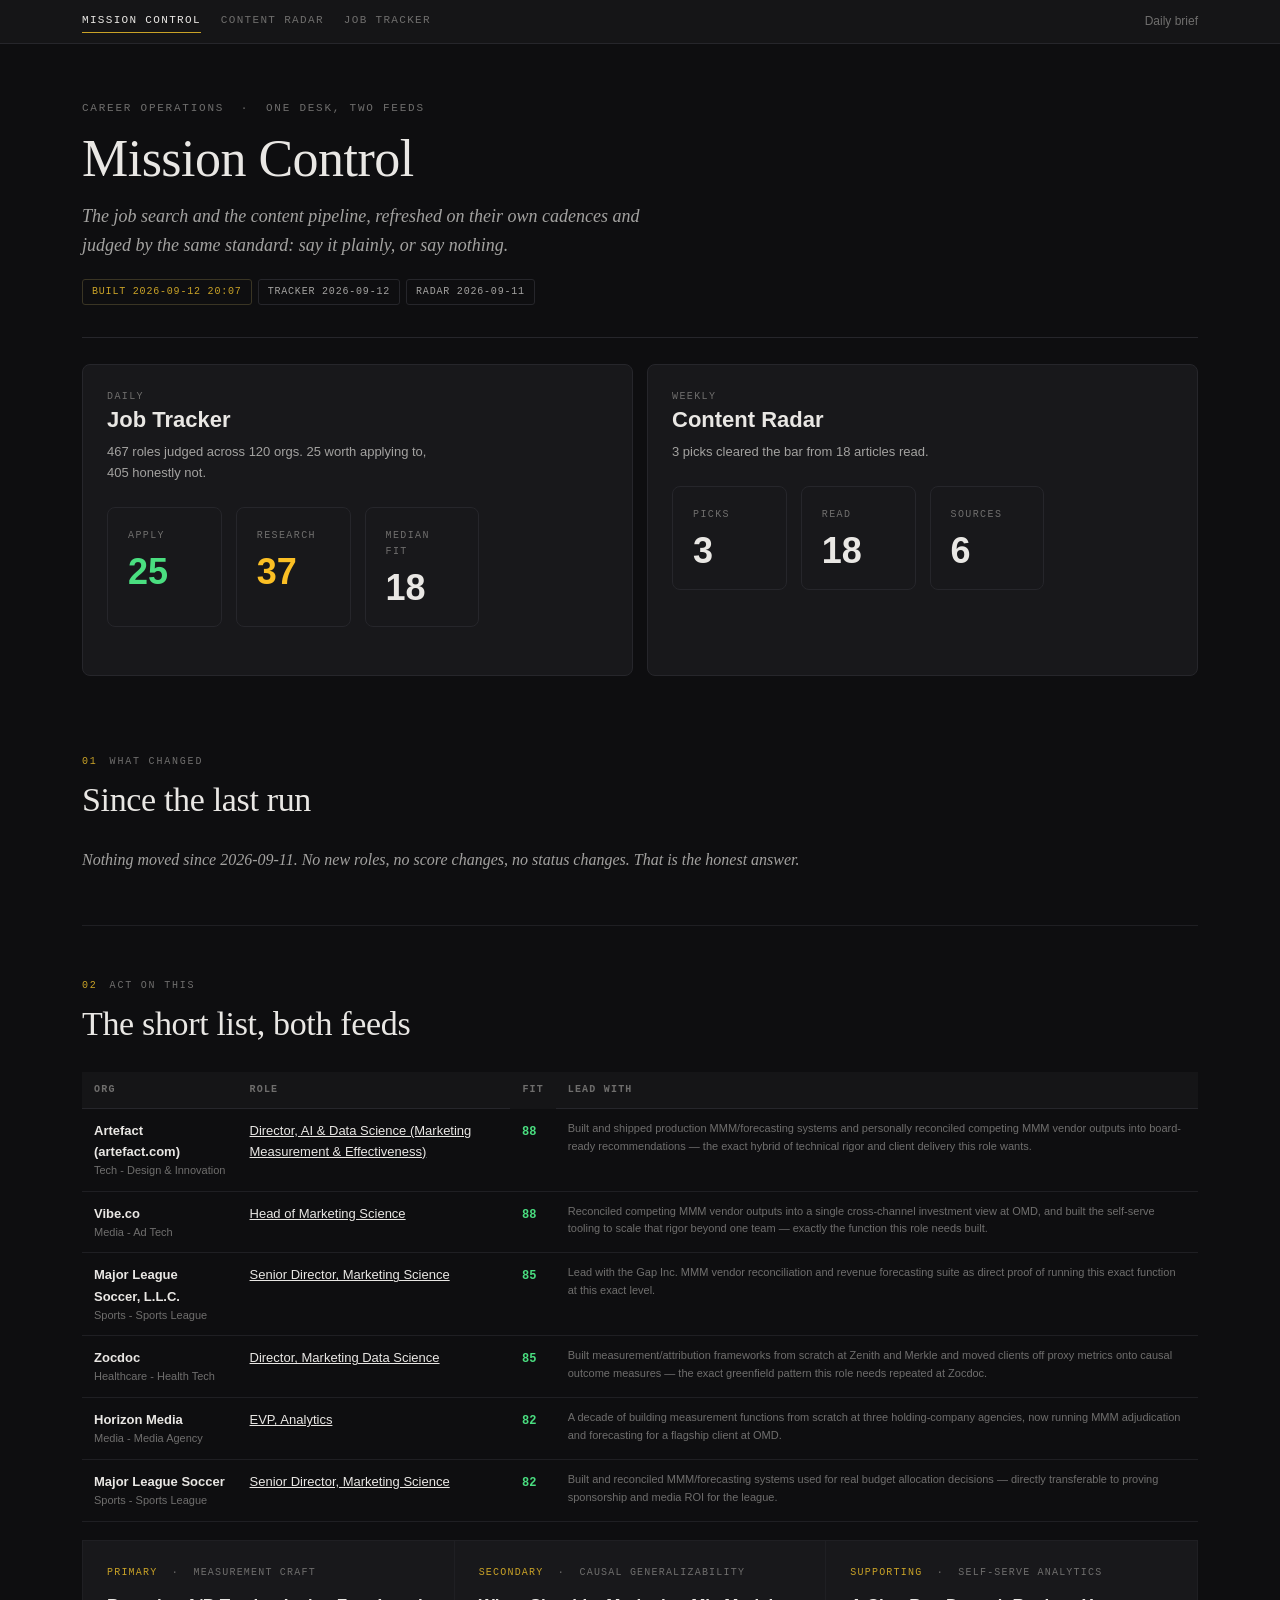
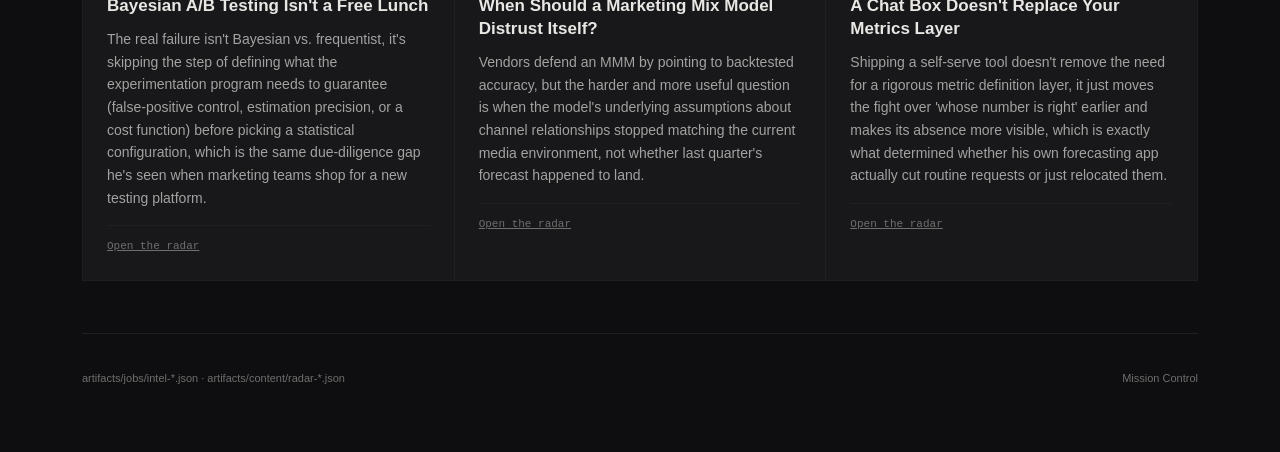
==== artifacts/html/index.html @ 3804c700 "chore(artifacts): rebuild after add_role no-scan fix; widen auto-close list Includes the OpenAI TPM " ====
<!doctype html>
<html lang="en"><head><meta charset="utf-8">
<meta name="viewport" content="width=device-width,initial-scale=1">
<title>Mission Control</title>
<link rel="stylesheet" href="theme.css">
<style>
  /* page-specific only; theme.css is shared and not edited */
  .chg .v b{color:var(--ink)}
  .chg .up{color:var(--ok)}
  .chg .down{color:var(--bad)}
  .chg .gone{color:var(--idle)}
  .chg .quiet{font-family:var(--serif);font-style:italic;font-size:16px;
    color:var(--ink-dim);margin:14px 0 0}
  .chg .line{margin:0 0 6px;font-size:14px;color:var(--ink-dim)}
  .chg .line:last-child{margin-bottom:0}
  .chg .arrow{font-family:var(--mono);font-size:12px;color:var(--ink-mute);margin:0 6px}
</style></head>
<body>

<div class="topbar"><div class="wrap">
  <nav class="nav">
    <a href="index.html" class="on">Mission Control</a>
    <a href="content-radar.html" class="">Content Radar</a>
    <a href="job-tracker.html" class="">Job Tracker</a>
  </nav>
  <span>Daily brief</span>
</div></div>
<div class="wrap">
  <header class="masthead">
    <div class="eyebrow">Career operations &nbsp;·&nbsp; one desk, two feeds</div>
    <h1>Mission Control</h1>
    <p class="standfirst">The job search and the content pipeline, refreshed on their own cadences
    and judged by the same standard: say it plainly, or say nothing.</p>
    <div class="chips" style="margin-top:18px">
      <span class="chip on">Built 2026-09-12 20:07</span>
<span class="chip">Tracker 2026-09-12</span><span class="chip">Radar 2026-09-11</span>    </div>
  </header>

  <div class="homegrid">
    <a class="homecard" href="job-tracker.html">
      <div class="k">Daily</div>
      <h3>Job Tracker</h3>
      <p>467 roles judged across 120 orgs.
      25 worth applying to, 405 honestly not.</p>
      <div class="kpis">
        <div class="kpi"><div class="k">Apply</div><div class="v" style="color:var(--ok)">25</div></div>
        <div class="kpi"><div class="k">Research</div><div class="v" style="color:var(--warn)">37</div></div>
        <div class="kpi"><div class="k">Median fit</div><div class="v">18</div></div>
      </div>
    </a>

    <a class="homecard" href="content-radar.html">
      <div class="k">Weekly</div>
      <h3>Content Radar</h3>
      <p>3 picks cleared the bar from
      18 articles read.</p>
      <div class="kpis">
        <div class="kpi"><div class="k">Picks</div><div class="v">3</div></div>
        <div class="kpi"><div class="k">Read</div><div class="v">18</div></div>
        <div class="kpi"><div class="k">Sources</div><div class="v">6</div></div>
      </div>
    </a>
  </div>

  <section class="chg">
    <div class="sec-label"><b>01</b>What changed</div>
    <h2>Since the last run</h2>
    <p class="quiet">Nothing moved since 2026-09-11. No new roles, no score changes, no
    status changes. That is the honest answer.</p>
  </section>

  <section>
    <div class="sec-label"><b>02</b>Act on this</div>
    <h2>The short list, both feeds</h2>
    <table>
      <thead><tr><th>Org</th><th>Role</th><th>Fit</th><th>Lead with</th></tr></thead>
      <tbody>
        <tr>
          <td><div class="org">Artefact (artefact.com)</div><div class="sector">Tech - Design & Innovation</div></td>
          <td><a href="https://builtin.com/job/director-ai-data-science-marketing-measurement-effectiveness/10741128">Director, AI & Data Science (Marketing Measurement & Effectiveness)</a></td>
          <td><span class="fit hi">88</span></td>
          <td class="sector">Built and shipped production MMM/forecasting systems and personally reconciled competing MMM vendor outputs into board-ready recommendations — the exact hybrid of technical rigor and client delivery this role wants.</td>
        </tr>
        <tr>
          <td><div class="org">Vibe.co</div><div class="sector">Media - Ad Tech</div></td>
          <td><a href="https://builtin.com/job/head-marketing-science/11028749">Head of Marketing Science</a></td>
          <td><span class="fit hi">88</span></td>
          <td class="sector">Reconciled competing MMM vendor outputs into a single cross-channel investment view at OMD, and built the self-serve tooling to scale that rigor beyond one team — exactly the function this role needs built.</td>
        </tr>
        <tr>
          <td><div class="org">Major League Soccer, L.L.C.</div><div class="sector">Sports - Sports League</div></td>
          <td><a href="https://builtin.com/job/senior-director-marketing-science/11150944">Senior Director, Marketing Science</a></td>
          <td><span class="fit hi">85</span></td>
          <td class="sector">Lead with the Gap Inc. MMM vendor reconciliation and revenue forecasting suite as direct proof of running this exact function at this exact level.</td>
        </tr>
        <tr>
          <td><div class="org">Zocdoc</div><div class="sector">Healthcare - Health Tech</div></td>
          <td><a href="https://builtin.com/job/director-marketing-data-science/10468482">Director, Marketing Data Science</a></td>
          <td><span class="fit hi">85</span></td>
          <td class="sector">Built measurement/attribution frameworks from scratch at Zenith and Merkle and moved clients off proxy metrics onto causal outcome measures — the exact greenfield pattern this role needs repeated at Zocdoc.</td>
        </tr>
        <tr>
          <td><div class="org">Horizon Media</div><div class="sector">Media - Media Agency</div></td>
          <td><a href="https://www.linkedin.com/jobs/view/4446266293/">EVP, Analytics</a></td>
          <td><span class="fit hi">82</span></td>
          <td class="sector">A decade of building measurement functions from scratch at three holding-company agencies, now running MMM adjudication and forecasting for a flagship client at OMD.</td>
        </tr>
        <tr>
          <td><div class="org">Major League Soccer</div><div class="sector">Sports - Sports League</div></td>
          <td><a href="https://www.linkedin.com/jobs/view/4460062500/">Senior Director, Marketing Science</a></td>
          <td><span class="fit hi">82</span></td>
          <td class="sector">Built and reconciled MMM/forecasting systems used for real budget allocation decisions — directly transferable to proving sponsorship and media ROI for the league.</td>
        </tr>
      </tbody>
    </table>

    <div class="grid" style="margin-top:18px">
      <article class="card">
        <div class="tag"><b>primary</b> &nbsp;·&nbsp; Measurement Craft</div>
        <h3>Bayesian A/B Testing Isn't a Free Lunch</h3>
        <p>The real failure isn't Bayesian vs. frequentist, it's skipping the step of defining what the experimentation program needs to guarantee (false-positive control, estimation precision, or a cost function) before picking a statistical configuration, which is the same due-diligence gap he's seen when marketing teams shop for a new testing platform.</p>
        <div class="srcline"><a href="content-radar.html">Open the radar</a></div>
      </article>
      <article class="card">
        <div class="tag"><b>secondary</b> &nbsp;·&nbsp; Causal Generalizability</div>
        <h3>When Should a Marketing Mix Model Distrust Itself?</h3>
        <p>Vendors defend an MMM by pointing to backtested accuracy, but the harder and more useful question is when the model's underlying assumptions about channel relationships stopped matching the current media environment, not whether last quarter's forecast happened to land.</p>
        <div class="srcline"><a href="content-radar.html">Open the radar</a></div>
      </article>
      <article class="card">
        <div class="tag"><b>supporting</b> &nbsp;·&nbsp; Self-Serve Analytics</div>
        <h3>A Chat Box Doesn't Replace Your Metrics Layer</h3>
        <p>Shipping a self-serve tool doesn't remove the need for a rigorous metric definition layer, it just moves the fight over 'whose number is right' earlier and makes its absence more visible, which is exactly what determined whether his own forecasting app actually cut routine requests or just relocated them.</p>
        <div class="srcline"><a href="content-radar.html">Open the radar</a></div>
      </article>
    </div>
  </section>

  <footer>
    <span>artifacts/jobs/intel-*.json · artifacts/content/radar-*.json</span>
    <span>Mission Control</span>
  </footer>
</div>
</body></html>
---- artifacts/html/theme.css ----
/* Mission Control - shared theme, derived from the approved reference artifacts */
:root{
  --bg:#0e0e10; --bg-raised:#151517; --bg-card:#18181b; --line:#26262b; --line-soft:#1f1f23;
  --ink:#e9e7e4; --ink-dim:#a3a2a0; --ink-mute:#6f6e6d;
  --accent:#c9a227; --accent-soft:#3a3524;
  --ok:#4ade80; --info:#60a5fa; --warn:#fbbf24; --bad:#f87171; --idle:#71717a;
  --serif:"Iowan Old Style","Palatino Linotype",Palatino,Georgia,serif;
  --sans:-apple-system,BlinkMacSystemFont,"Segoe UI",Inter,Roboto,sans-serif;
  --mono:"SF Mono",ui-monospace,Menlo,Consolas,monospace;
  --wrap:1180px;
}
*{box-sizing:border-box}
body{margin:0;background:var(--bg);color:var(--ink);font-family:var(--sans);
  font-size:15px;line-height:1.62;-webkit-font-smoothing:antialiased}
a{color:inherit}
.wrap{max-width:var(--wrap);margin:0 auto;padding:0 32px}

/* top bar */
.topbar{border-bottom:1px solid var(--line);background:var(--bg-raised);
  padding:10px 0;font-size:12px;color:var(--ink-mute)}
.topbar .wrap{display:flex;justify-content:space-between;align-items:center}

/* masthead */
.masthead{padding:56px 0 32px;border-bottom:1px solid var(--line)}
.eyebrow{font-family:var(--mono);font-size:11px;letter-spacing:.16em;text-transform:uppercase;
  color:var(--ink-mute);margin-bottom:14px}
h1{font-family:var(--serif);font-size:52px;line-height:1.05;margin:0 0 16px;font-weight:500;
  letter-spacing:-.01em}
.standfirst{font-family:var(--serif);font-style:italic;font-size:18px;color:var(--ink-dim);
  max-width:62ch;margin:0}

/* meta strip */
.metastrip{display:flex;gap:48px;padding:18px 0;border-bottom:1px solid var(--line);
  font-size:12px}
.metastrip dt{font-family:var(--mono);font-size:10px;letter-spacing:.14em;text-transform:uppercase;
  color:var(--ink-mute);margin-bottom:4px}
.metastrip dd{margin:0;color:var(--ink)}

/* sections */
section{padding:52px 0;border-bottom:1px solid var(--line-soft)}
.sec-label{font-family:var(--mono);font-size:10px;letter-spacing:.18em;text-transform:uppercase;
  color:var(--ink-mute);margin-bottom:10px}
.sec-label b{color:var(--accent);font-weight:500;margin-right:12px}
h2{font-family:var(--serif);font-size:34px;line-height:1.15;font-weight:500;margin:0 0 28px;
  letter-spacing:-.01em}
h3{font-size:17px;margin:0 0 10px;font-weight:600;line-height:1.35}

/* pull quote */
.pull{border-left:2px solid var(--accent);background:var(--bg-card);padding:22px 26px;
  border-radius:0 6px 6px 0}
.pull p{margin:0 0 12px;font-family:var(--serif);font-size:17px;color:var(--ink)}
.pull p:last-child{margin:0}
.pull .src{font-family:var(--mono);font-size:11px;color:var(--ink-mute);font-style:normal}

/* cards */
.grid{display:grid;grid-template-columns:repeat(3,1fr);gap:1px;background:var(--line-soft);
  border:1px solid var(--line-soft)}
.card{background:var(--bg-card);padding:24px}
.card .tag{font-family:var(--mono);font-size:10px;letter-spacing:.12em;text-transform:uppercase;
  color:var(--ink-mute);margin-bottom:14px}
.card .tag b{color:var(--accent);font-weight:500}
.card p{font-size:14px;color:var(--ink-dim);margin:0 0 14px}
.angle{border-top:1px solid var(--line);padding-top:14px;margin-top:16px}
.angle .lbl{font-family:var(--mono);font-size:10px;letter-spacing:.14em;text-transform:uppercase;
  color:var(--accent);margin-bottom:6px}
.angle p{color:var(--ink);font-size:14px}
.chips{display:flex;flex-wrap:wrap;gap:6px;margin-top:14px}
.chip{font-family:var(--mono);font-size:10px;letter-spacing:.08em;text-transform:uppercase;
  border:1px solid var(--line);color:var(--ink-dim);padding:4px 9px;border-radius:3px}
.chip.on{border-color:var(--accent-soft);color:var(--accent)}
.srcline{font-family:var(--mono);font-size:11px;color:var(--ink-mute);margin-top:16px;
  padding-top:12px;border-top:1px solid var(--line-soft)}

/* rows */
.row{display:grid;grid-template-columns:140px 1fr;gap:28px;padding:20px 0;
  border-top:1px solid var(--line-soft)}
.row .k{font-family:var(--mono);font-size:11px;letter-spacing:.1em;text-transform:uppercase;
  color:var(--ink-mute)}
.row .v{font-size:14px;color:var(--ink-dim)}
.row .v b{color:var(--ink);font-weight:600}

/* checklist */
.check{display:flex;gap:14px;padding:14px 0;border-top:1px solid var(--line-soft);align-items:baseline}
.check .box{width:13px;height:13px;border:1px solid var(--line);border-radius:2px;flex:none}

/* KPI cards */
.kpis{display:grid;grid-template-columns:repeat(4,1fr);gap:14px;margin:24px 0}
.kpi{background:var(--bg-card);border:1px solid var(--line);border-radius:8px;padding:20px}
.kpi .k{font-family:var(--mono);font-size:10px;letter-spacing:.14em;text-transform:uppercase;
  color:var(--ink-mute);margin-bottom:10px}
.kpi .v{font-size:36px;font-weight:600;line-height:1}

/* table */
table{width:100%;border-collapse:collapse;font-size:13px}
th{font-family:var(--mono);font-size:10px;letter-spacing:.12em;text-transform:uppercase;
  color:var(--ink-mute);text-align:left;padding:10px 12px;border-bottom:1px solid var(--line);
  background:var(--bg-raised);position:sticky;top:0}
td{padding:11px 12px;border-bottom:1px solid var(--line-soft);vertical-align:top}
tr:hover td{background:var(--bg-raised)}
.org{font-weight:600}
.sector{font-size:11px;color:var(--ink-mute)}
.dot{display:inline-flex;align-items:center;gap:6px;font-size:11px}
.dot::before{content:"";width:6px;height:6px;border-radius:50%;background:var(--idle)}
.dot.open::before{background:var(--warn)} .dot.applied::before{background:var(--info)}
.dot.researching::before{background:var(--ok)} .dot.closed::before{background:var(--idle)}
.pri{font-family:var(--mono);font-size:10px;padding:2px 6px;border-radius:3px;border:1px solid var(--line)}
.pri.p1{color:var(--ok);border-color:#1f3d2a} .pri.p2{color:var(--info);border-color:#1e3050}
.pri.p3{color:var(--ink-mute)}
.bad-chip{font-size:11px;color:var(--bad);border:1px solid #4a2020;background:#2a1414;
  padding:2px 7px;border-radius:3px}
.fit{font-family:var(--mono);font-size:12px;font-weight:600}
.fit.hi{color:var(--ok)} .fit.mid{color:var(--warn)} .fit.lo{color:var(--ink-mute)}

/* controls */
.controls{display:flex;gap:10px;flex-wrap:wrap;align-items:center;margin:20px 0}
input[type=search]{flex:1;min-width:240px;background:var(--bg-card);border:1px solid var(--line);
  color:var(--ink);padding:9px 13px;border-radius:6px;font-size:13px;font-family:var(--sans)}
.filters{display:flex;gap:6px;flex-wrap:wrap}
.f{font-size:12px;padding:6px 12px;border-radius:14px;border:1px solid var(--line);
  background:transparent;color:var(--ink-dim);cursor:pointer}
.f.on{background:var(--ink);color:var(--bg);border-color:var(--ink)}

footer{padding:36px 0 64px;font-size:11px;color:var(--ink-mute);
  display:flex;justify-content:space-between}
.empty{color:var(--ink-mute);font-style:italic;padding:18px 0}
@media(max-width:920px){.grid,.kpis{grid-template-columns:1fr}h1{font-size:38px}}


/* ---- cross-page nav (shared shell) ---- */
.nav{display:flex;gap:20px;align-items:center}
.nav a{color:var(--ink-mute);text-decoration:none;font-family:var(--mono);font-size:11px;
  letter-spacing:.12em;text-transform:uppercase;padding:2px 0;border-bottom:1px solid transparent}
.nav a:hover{color:var(--ink-dim)}
.nav a.on{color:var(--ink);border-bottom-color:var(--accent)}
.homegrid{display:grid;grid-template-columns:1fr 1fr;gap:14px;margin:26px 0}
.homecard{background:var(--bg-card);border:1px solid var(--line);border-radius:8px;padding:24px;
  text-decoration:none;display:block}
.homecard:hover{border-color:var(--accent)}
.homecard h3{margin:0 0 6px;font-size:22px}
.homecard p{color:var(--ink-dim);font-size:13px;margin:0 0 16px;max-width:46ch}
.homecard .k{font-family:var(--mono);font-size:10px;letter-spacing:.14em;text-transform:uppercase;
  color:var(--ink-mute)}
@media(max-width:1000px){.homegrid{grid-template-columns:1fr}}

/* stacked filter rows (rec, status) */
.filterbar{display:flex;flex-direction:column;gap:8px;margin:14px 0 4px}
.fgroup{display:flex;align-items:center;gap:10px}
.flabel{font-family:var(--mono);font-size:10px;letter-spacing:.14em;text-transform:uppercase;
  color:var(--ink-mute);width:52px;flex:none}
.f i{font-style:normal;font-family:var(--mono);font-size:10px;color:var(--ink-mute);margin-left:3px}
.f.on i{color:var(--bg)}
@media(max-width:700px){.fgroup{align-items:flex-start;flex-direction:column;gap:4px}}

/* writeback: status dropdown, only rendered when serve.py is reachable */
.statussel{background:var(--bg-card);color:var(--ink);border:1px solid var(--line);
  border-radius:4px;padding:4px 6px;font-size:11px;font-family:var(--mono);max-width:150px}
.statussel:hover{border-color:var(--accent)}
.statussel:disabled{opacity:.5}
.chip.live{border-color:#1f3d2a;background:#12211a;color:var(--ok)}
.flash{font-family:var(--mono);font-size:9px;margin-left:6px;letter-spacing:.1em;text-transform:uppercase}
.flash.saved{color:var(--ok)} .flash.failed{color:#ff6b6b}

/* stage 3: priority / recommendation / outcomes / category writeback */
.fieldsel{background:var(--bg-card);color:var(--ink);border:1px solid var(--line);
  border-radius:4px;padding:4px 6px;font-size:11px;font-family:var(--mono);max-width:190px}
.fieldsel:hover{border-color:var(--accent)}
.fieldsel:disabled{opacity:.5}
.catsel{max-width:220px}
.accept-hint{font-size:10px;color:var(--ink-mute);margin-top:4px}
.accept-hint b{color:var(--ink-dim)}
.accept-btn{font-family:var(--mono);font-size:9px;letter-spacing:.08em;text-transform:uppercase;
  border:1px solid var(--line);background:transparent;color:var(--accent);border-radius:3px;
  padding:1px 6px;margin-left:4px;cursor:pointer}
.accept-btn:hover{border-color:var(--accent);background:#12211a}
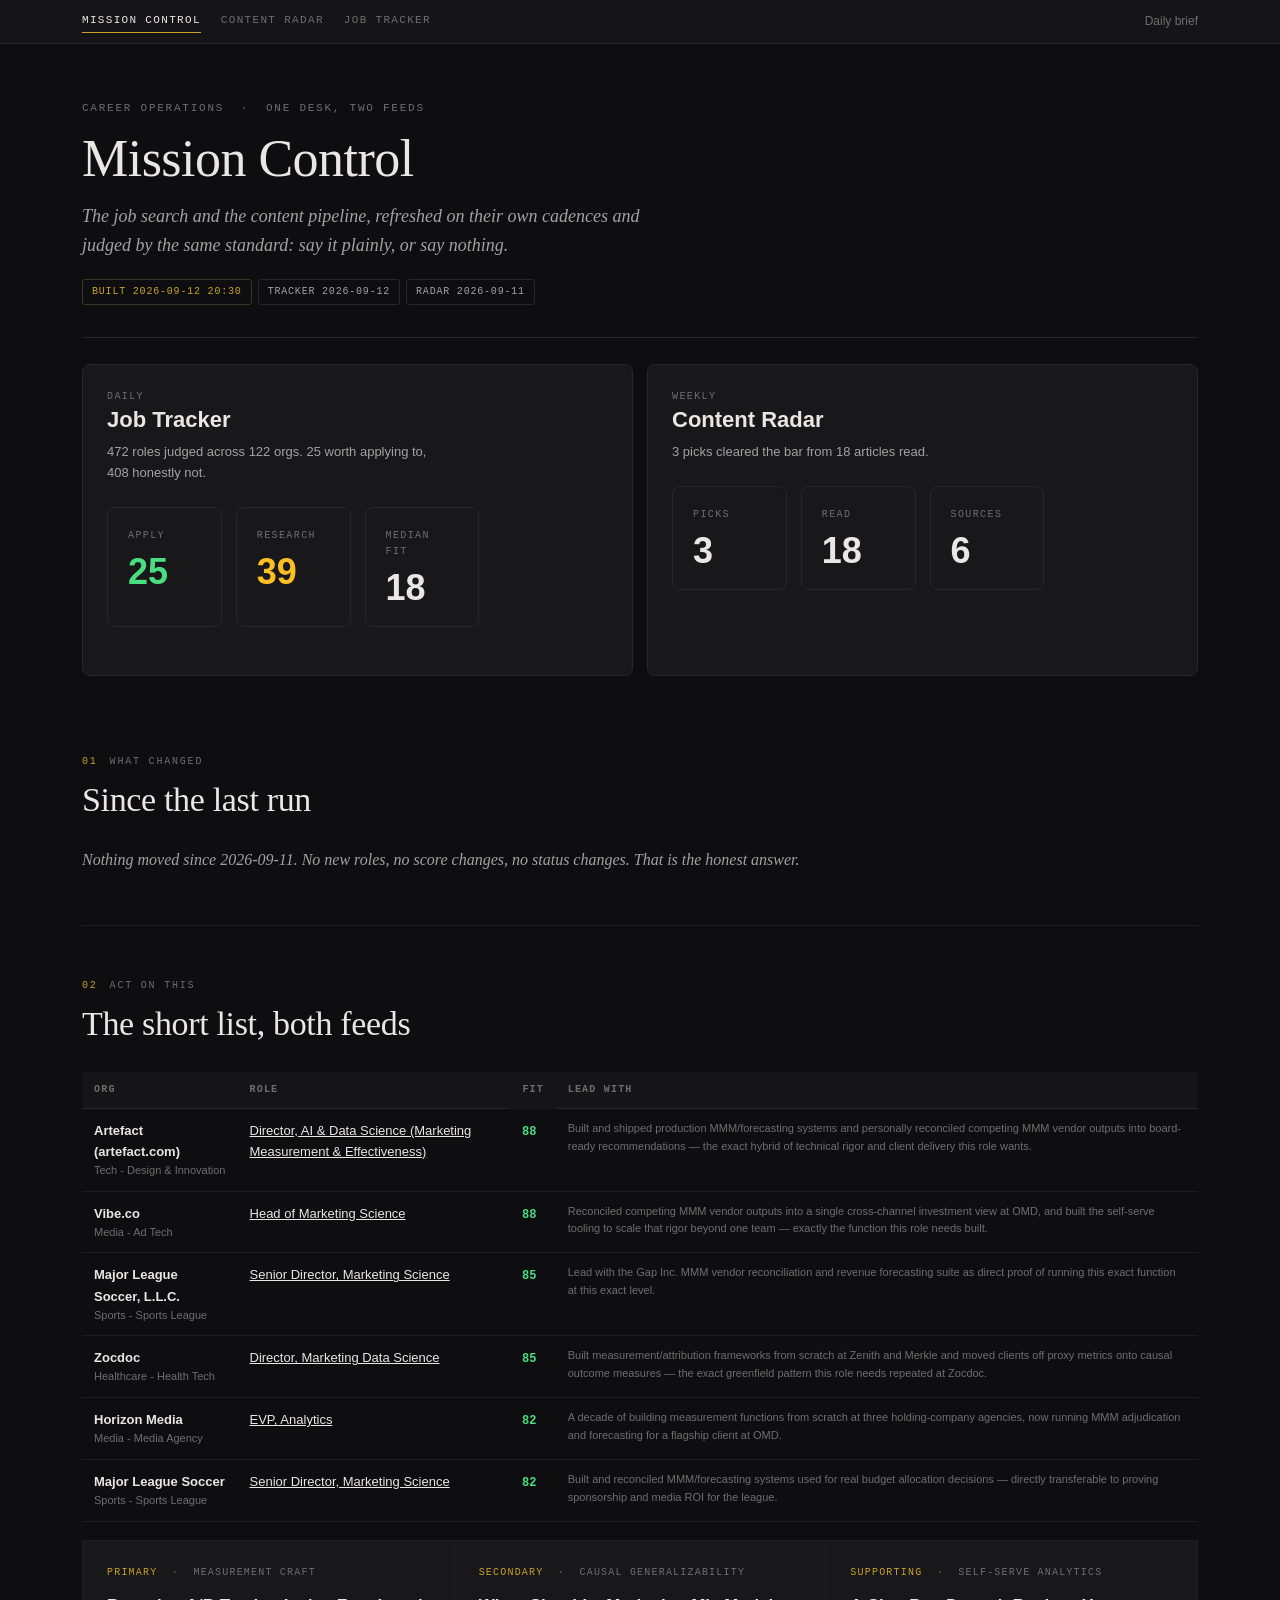
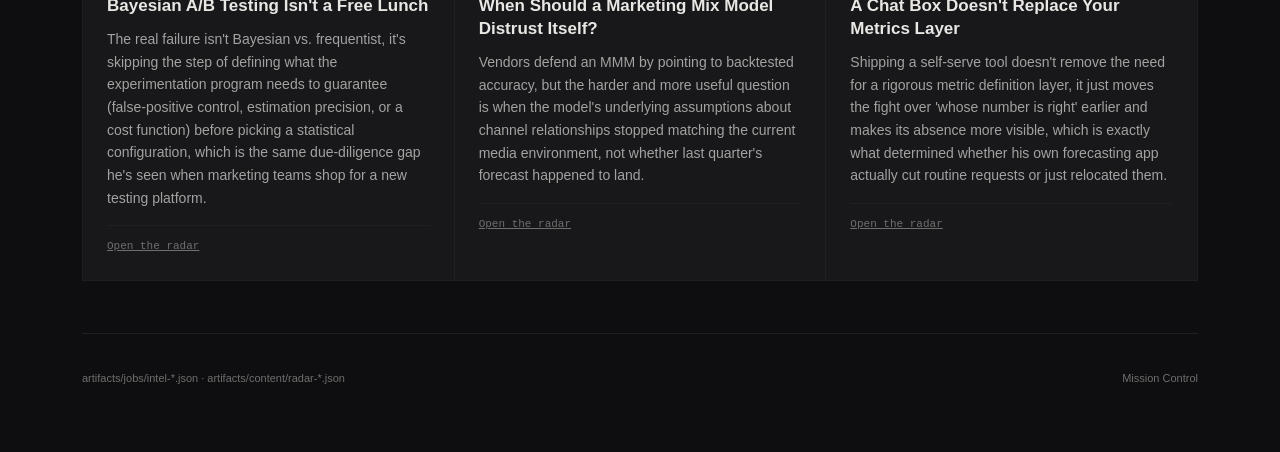
==== commit 5edb9196: "chore(artifacts): rebuild after link/notes/salary/category-accept changes 120 roles auto-accepted fr" ====
--- a/artifacts/html/index.html
+++ b/artifacts/html/index.html
@@ -32,7 +32,7 @@
     <p class="standfirst">The job search and the content pipeline, refreshed on their own cadences
     and judged by the same standard: say it plainly, or say nothing.</p>
     <div class="chips" style="margin-top:18px">
-      <span class="chip on">Built 2026-09-12 20:07</span>
+      <span class="chip on">Built 2026-09-12 20:30</span>
 <span class="chip">Tracker 2026-09-12</span><span class="chip">Radar 2026-09-11</span>    </div>
   </header>
 
@@ -40,11 +40,11 @@
     <a class="homecard" href="job-tracker.html">
       <div class="k">Daily</div>
       <h3>Job Tracker</h3>
-      <p>467 roles judged across 120 orgs.
-      25 worth applying to, 405 honestly not.</p>
+      <p>472 roles judged across 122 orgs.
+      25 worth applying to, 408 honestly not.</p>
       <div class="kpis">
         <div class="kpi"><div class="k">Apply</div><div class="v" style="color:var(--ok)">25</div></div>
-        <div class="kpi"><div class="k">Research</div><div class="v" style="color:var(--warn)">37</div></div>
+        <div class="kpi"><div class="k">Research</div><div class="v" style="color:var(--warn)">39</div></div>
         <div class="kpi"><div class="k">Median fit</div><div class="v">18</div></div>
       </div>
     </a>
@@ -77,37 +77,37 @@
       <tbody>
         <tr>
           <td><div class="org">Artefact (artefact.com)</div><div class="sector">Tech - Design & Innovation</div></td>
-          <td><a href="https://builtin.com/job/director-ai-data-science-marketing-measurement-effectiveness/10741128">Director, AI & Data Science (Marketing Measurement & Effectiveness)</a></td>
+          <td><a href="https://builtin.com/job/director-ai-data-science-marketing-measurement-effectiveness/10741128" target="new" rel="noopener">Director, AI & Data Science (Marketing Measurement & Effectiveness)</a></td>
           <td><span class="fit hi">88</span></td>
           <td class="sector">Built and shipped production MMM/forecasting systems and personally reconciled competing MMM vendor outputs into board-ready recommendations — the exact hybrid of technical rigor and client delivery this role wants.</td>
         </tr>
         <tr>
           <td><div class="org">Vibe.co</div><div class="sector">Media - Ad Tech</div></td>
-          <td><a href="https://builtin.com/job/head-marketing-science/11028749">Head of Marketing Science</a></td>
+          <td><a href="https://builtin.com/job/head-marketing-science/11028749" target="new" rel="noopener">Head of Marketing Science</a></td>
           <td><span class="fit hi">88</span></td>
           <td class="sector">Reconciled competing MMM vendor outputs into a single cross-channel investment view at OMD, and built the self-serve tooling to scale that rigor beyond one team — exactly the function this role needs built.</td>
         </tr>
         <tr>
           <td><div class="org">Major League Soccer, L.L.C.</div><div class="sector">Sports - Sports League</div></td>
-          <td><a href="https://builtin.com/job/senior-director-marketing-science/11150944">Senior Director, Marketing Science</a></td>
+          <td><a href="https://builtin.com/job/senior-director-marketing-science/11150944" target="new" rel="noopener">Senior Director, Marketing Science</a></td>
           <td><span class="fit hi">85</span></td>
           <td class="sector">Lead with the Gap Inc. MMM vendor reconciliation and revenue forecasting suite as direct proof of running this exact function at this exact level.</td>
         </tr>
         <tr>
           <td><div class="org">Zocdoc</div><div class="sector">Healthcare - Health Tech</div></td>
-          <td><a href="https://builtin.com/job/director-marketing-data-science/10468482">Director, Marketing Data Science</a></td>
+          <td><a href="https://builtin.com/job/director-marketing-data-science/10468482" target="new" rel="noopener">Director, Marketing Data Science</a></td>
           <td><span class="fit hi">85</span></td>
           <td class="sector">Built measurement/attribution frameworks from scratch at Zenith and Merkle and moved clients off proxy metrics onto causal outcome measures — the exact greenfield pattern this role needs repeated at Zocdoc.</td>
         </tr>
         <tr>
           <td><div class="org">Horizon Media</div><div class="sector">Media - Media Agency</div></td>
-          <td><a href="https://www.linkedin.com/jobs/view/4446266293/">EVP, Analytics</a></td>
+          <td><a href="https://www.linkedin.com/jobs/view/4446266293/" target="new" rel="noopener">EVP, Analytics</a></td>
           <td><span class="fit hi">82</span></td>
           <td class="sector">A decade of building measurement functions from scratch at three holding-company agencies, now running MMM adjudication and forecasting for a flagship client at OMD.</td>
         </tr>
         <tr>
           <td><div class="org">Major League Soccer</div><div class="sector">Sports - Sports League</div></td>
-          <td><a href="https://www.linkedin.com/jobs/view/4460062500/">Senior Director, Marketing Science</a></td>
+          <td><a href="https://www.linkedin.com/jobs/view/4460062500/" target="new" rel="noopener">Senior Director, Marketing Science</a></td>
           <td><span class="fit hi">82</span></td>
           <td class="sector">Built and reconciled MMM/forecasting systems used for real budget allocation decisions — directly transferable to proving sponsorship and media ROI for the league.</td>
         </tr>
--- a/artifacts/html/theme.css
+++ b/artifacts/html/theme.css
@@ -172,3 +172,11 @@
   border:1px solid var(--line);background:transparent;color:var(--accent);border-radius:3px;
   padding:1px 6px;margin-left:4px;cursor:pointer}
 .accept-btn:hover{border-color:var(--accent);background:#12211a}
+
+/* free-text writeback: Notes, Salary */
+.textfield{background:var(--bg-card);color:var(--ink);border:1px solid var(--line);
+  border-radius:4px;padding:4px 6px;font-size:11px;font-family:var(--sans);width:100%;
+  max-width:180px;box-sizing:border-box}
+.textfield:hover{border-color:var(--accent)}
+.textfield:disabled{opacity:.5}
+.textfield::placeholder{color:var(--ink-mute)}
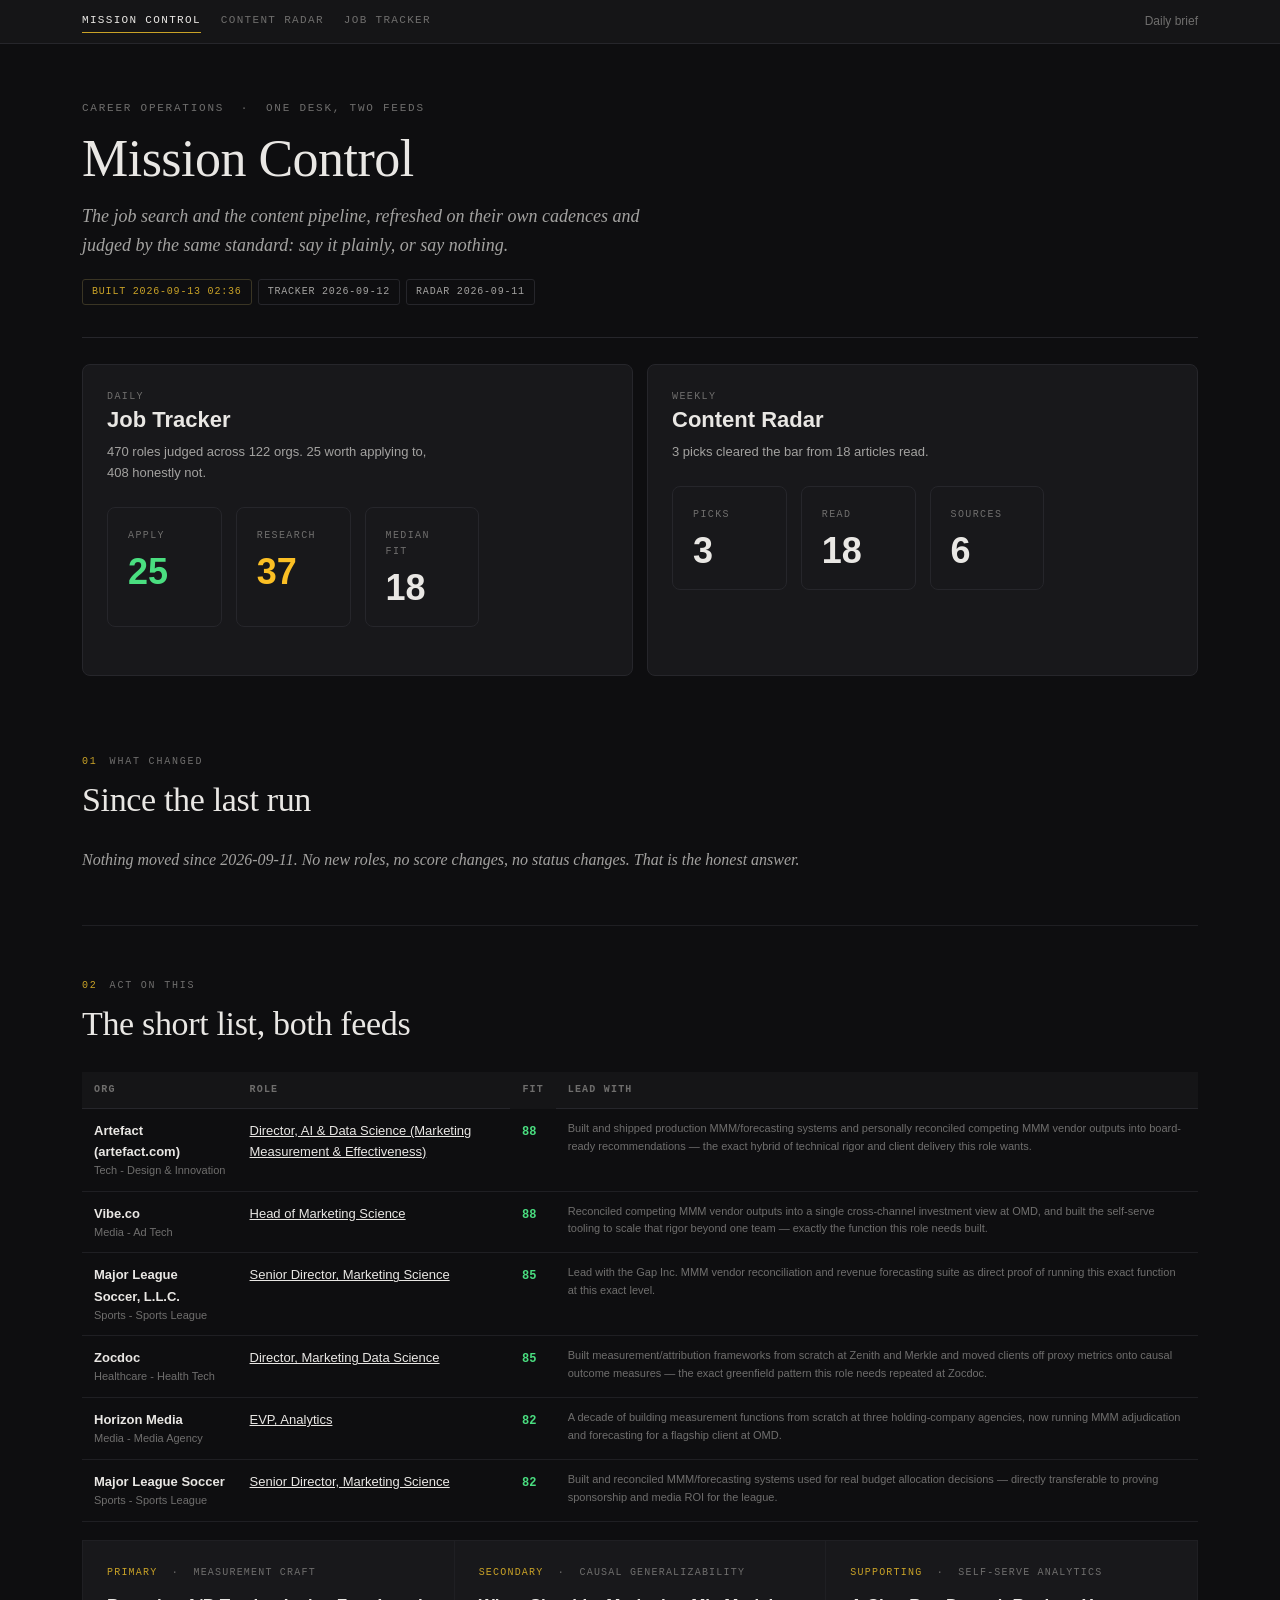
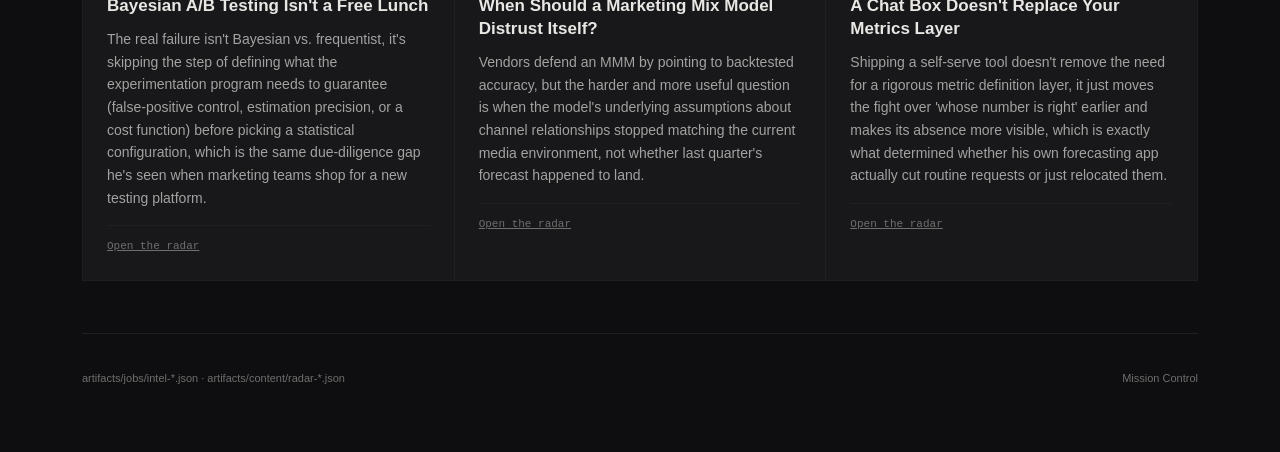
==== commit 8568f30b: "chore(artifacts): rebuild after salary format and ghost-role fix 0 of 470 roles missing store_id, do" ====
--- a/artifacts/html/index.html
+++ b/artifacts/html/index.html
@@ -32,7 +32,7 @@
     <p class="standfirst">The job search and the content pipeline, refreshed on their own cadences
     and judged by the same standard: say it plainly, or say nothing.</p>
     <div class="chips" style="margin-top:18px">
-      <span class="chip on">Built 2026-09-12 20:30</span>
+      <span class="chip on">Built 2026-09-13 02:36</span>
 <span class="chip">Tracker 2026-09-12</span><span class="chip">Radar 2026-09-11</span>    </div>
   </header>
 
@@ -40,11 +40,11 @@
     <a class="homecard" href="job-tracker.html">
       <div class="k">Daily</div>
       <h3>Job Tracker</h3>
-      <p>472 roles judged across 122 orgs.
+      <p>470 roles judged across 122 orgs.
       25 worth applying to, 408 honestly not.</p>
       <div class="kpis">
         <div class="kpi"><div class="k">Apply</div><div class="v" style="color:var(--ok)">25</div></div>
-        <div class="kpi"><div class="k">Research</div><div class="v" style="color:var(--warn)">39</div></div>
+        <div class="kpi"><div class="k">Research</div><div class="v" style="color:var(--warn)">37</div></div>
         <div class="kpi"><div class="k">Median fit</div><div class="v">18</div></div>
       </div>
     </a>
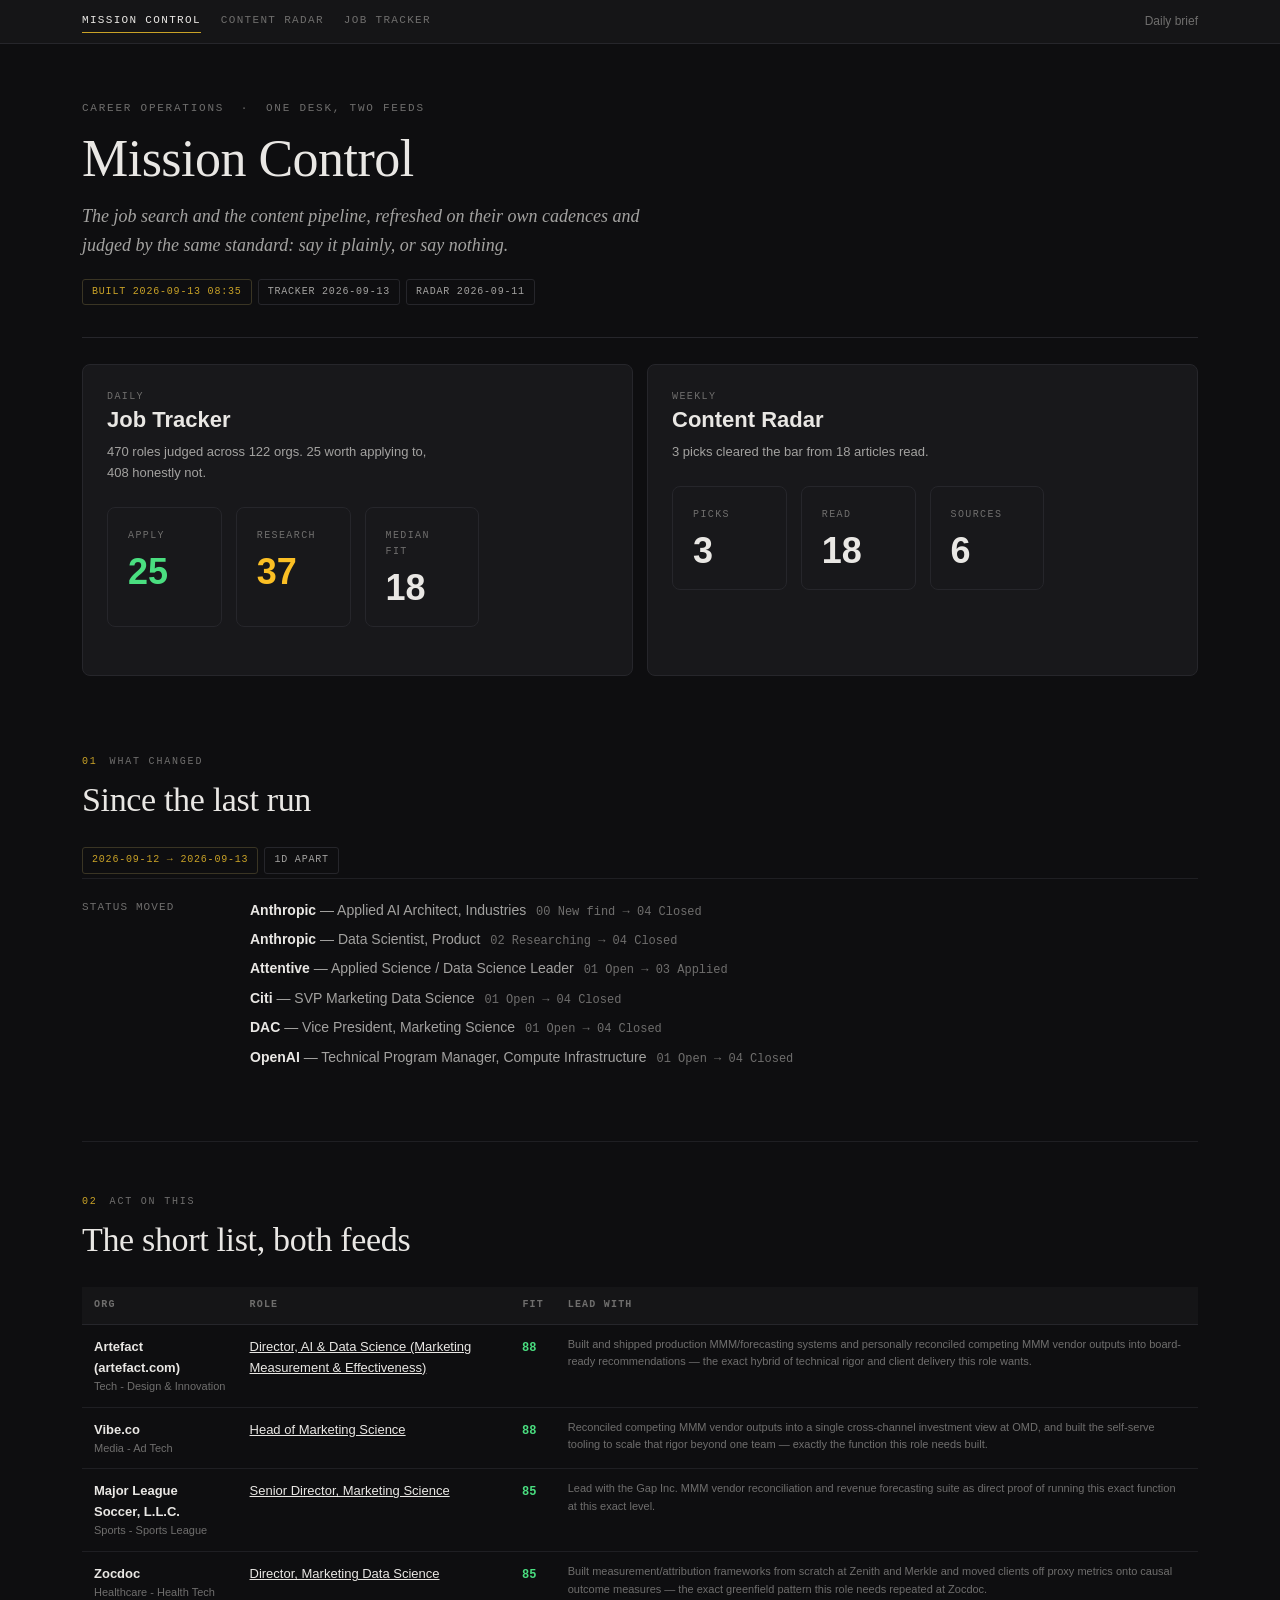
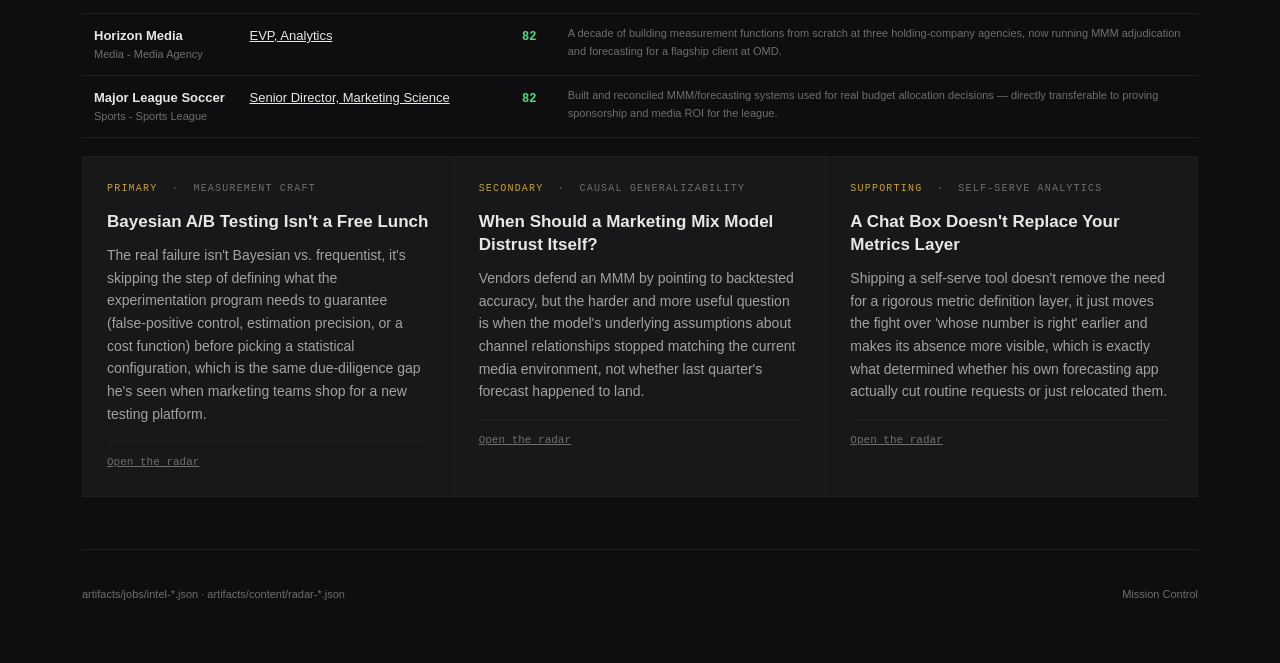
==== commit 1e134045: "chore(artifacts): daily run 2026-09-13 0 new live roles judged (all cached); user closed 11 more rol" ====
--- a/artifacts/html/index.html
+++ b/artifacts/html/index.html
@@ -32,8 +32,8 @@
     <p class="standfirst">The job search and the content pipeline, refreshed on their own cadences
     and judged by the same standard: say it plainly, or say nothing.</p>
     <div class="chips" style="margin-top:18px">
-      <span class="chip on">Built 2026-09-13 02:36</span>
-<span class="chip">Tracker 2026-09-12</span><span class="chip">Radar 2026-09-11</span>    </div>
+      <span class="chip on">Built 2026-09-13 08:35</span>
+<span class="chip">Tracker 2026-09-13</span><span class="chip">Radar 2026-09-11</span>    </div>
   </header>
 
   <div class="homegrid">
@@ -65,8 +65,32 @@
   <section class="chg">
     <div class="sec-label"><b>01</b>What changed</div>
     <h2>Since the last run</h2>
-    <p class="quiet">Nothing moved since 2026-09-11. No new roles, no score changes, no
-    status changes. That is the honest answer.</p>
+    <div class="chips" style="margin-bottom:4px">
+      <span class="chip on">2026-09-12 &rarr; 2026-09-13</span>
+<span class="chip">1d apart</span>    </div>
+
+
+
+
+
+    <div class="row">
+      <div class="k">Status moved</div>
+      <div class="v">
+        <p class="line"><b>Anthropic</b> &mdash; Applied AI Architect, Industries
+          <span class="arrow">00 New find &rarr; 04 Closed</span></p>
+        <p class="line"><b>Anthropic</b> &mdash; Data Scientist, Product
+          <span class="arrow">02 Researching &rarr; 04 Closed</span></p>
+        <p class="line"><b>Attentive</b> &mdash; Applied Science / Data Science Leader
+          <span class="arrow">01 Open &rarr; 03 Applied</span></p>
+        <p class="line"><b>Citi</b> &mdash; SVP Marketing Data Science
+          <span class="arrow">01 Open &rarr; 04 Closed</span></p>
+        <p class="line"><b>DAC</b> &mdash; Vice President, Marketing Science
+          <span class="arrow">01 Open &rarr; 04 Closed</span></p>
+        <p class="line"><b>OpenAI</b> &mdash; Technical Program Manager, Compute Infrastructure
+          <span class="arrow">01 Open &rarr; 04 Closed</span></p>
+      </div>
+    </div>
+
   </section>
 
   <section>
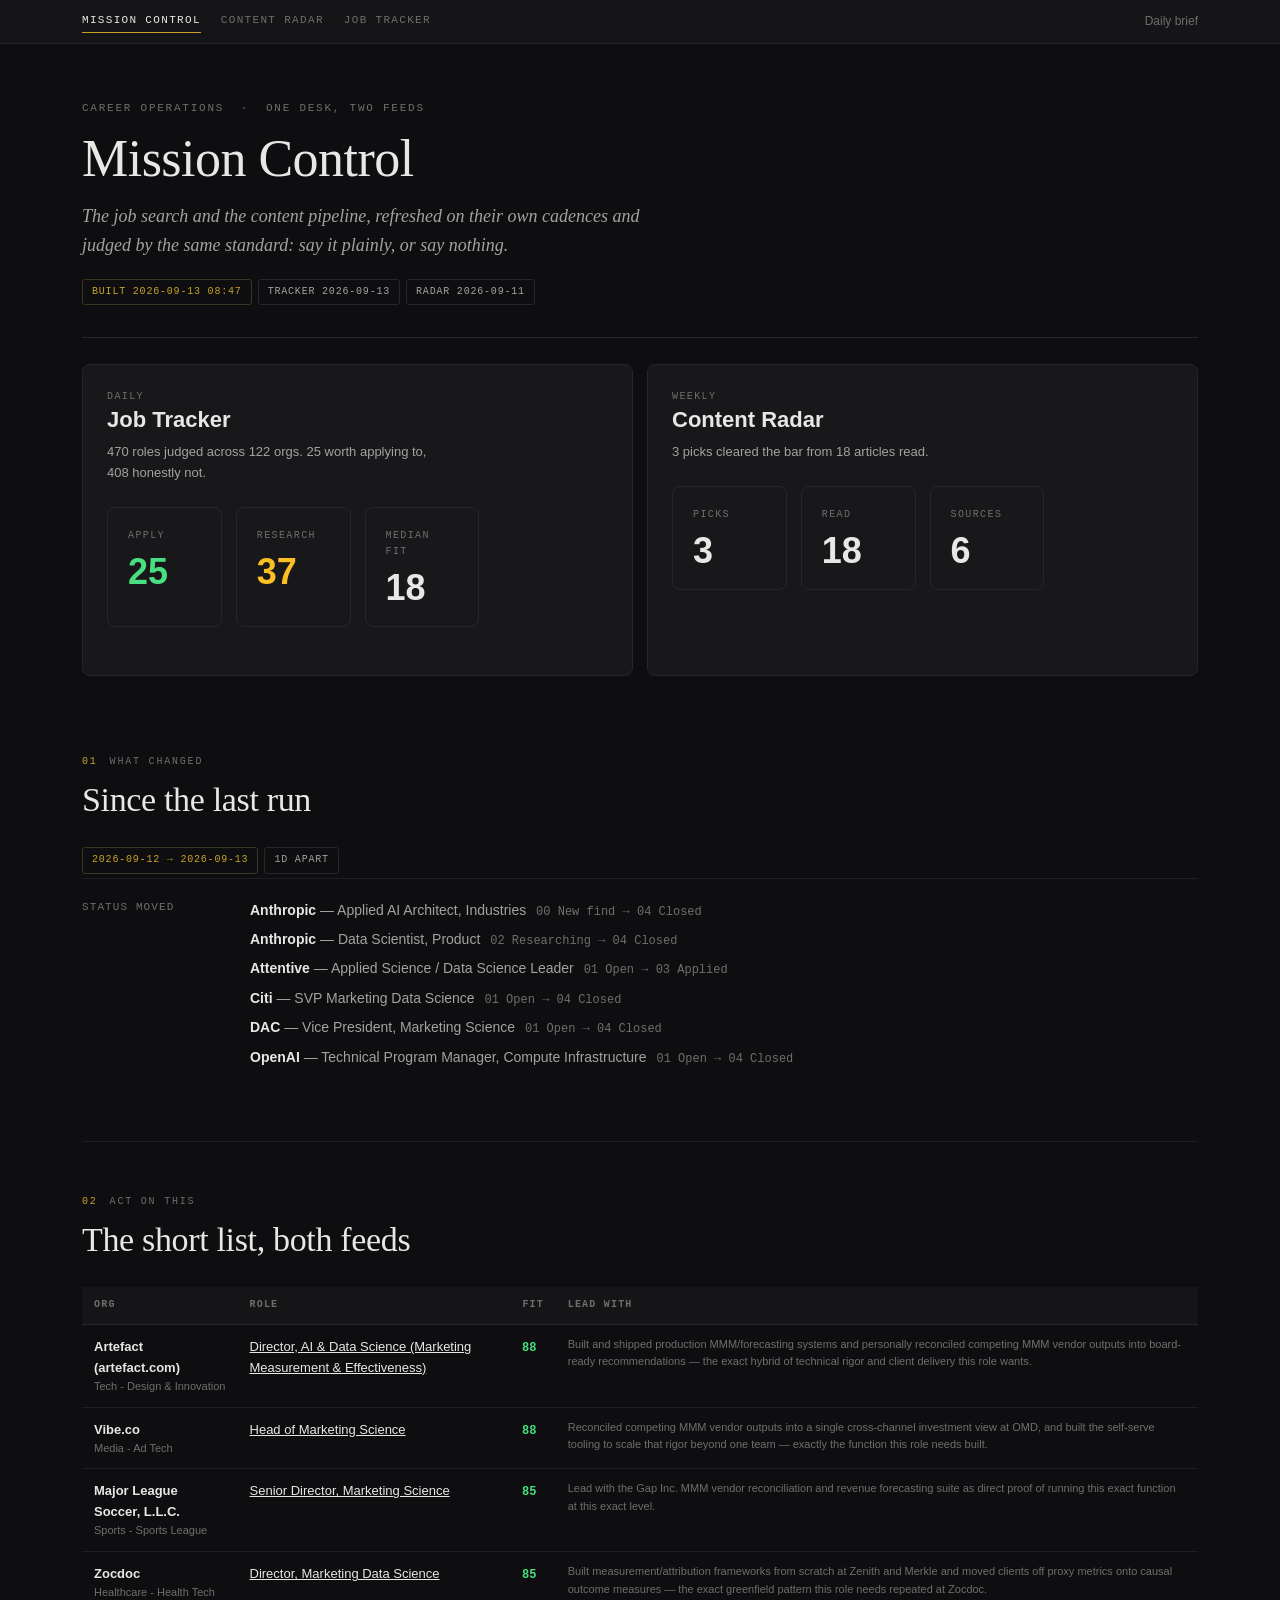
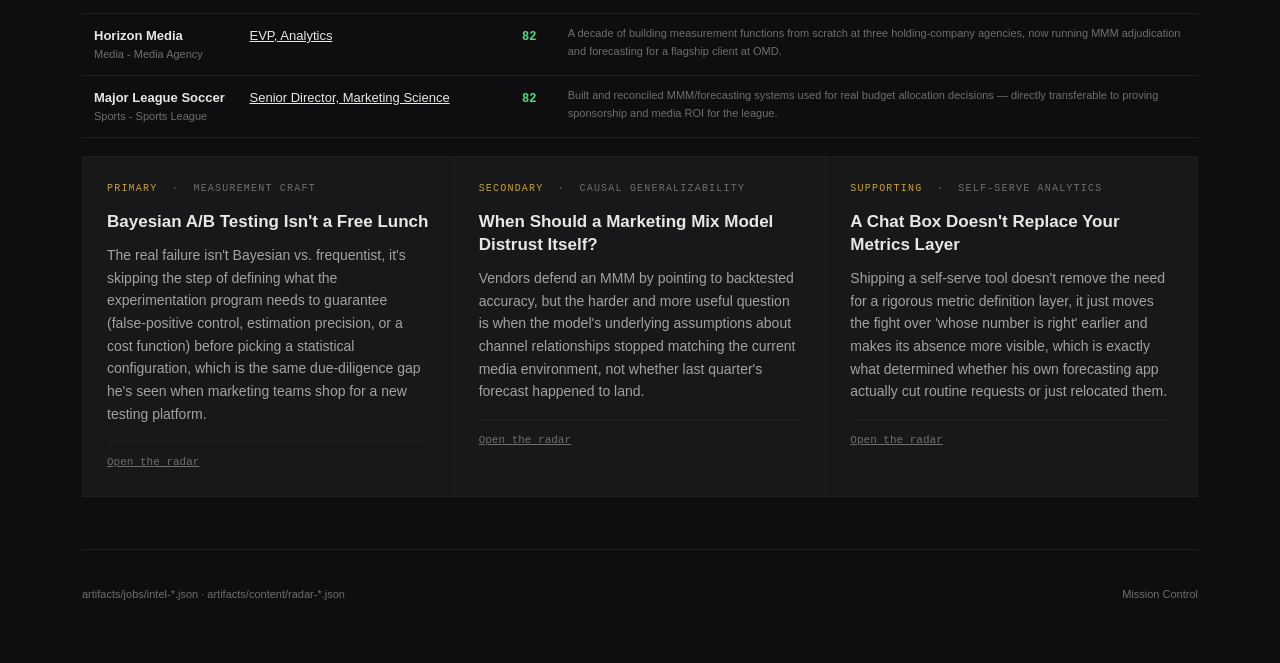
==== commit 5c06035b: "chore(artifacts): rebuild after recommendation-lock and canvas-width changes" ====
--- a/artifacts/html/index.html
+++ b/artifacts/html/index.html
@@ -32,7 +32,7 @@
     <p class="standfirst">The job search and the content pipeline, refreshed on their own cadences
     and judged by the same standard: say it plainly, or say nothing.</p>
     <div class="chips" style="margin-top:18px">
-      <span class="chip on">Built 2026-09-13 08:35</span>
+      <span class="chip on">Built 2026-09-13 08:47</span>
 <span class="chip">Tracker 2026-09-13</span><span class="chip">Radar 2026-09-11</span>    </div>
   </header>
 
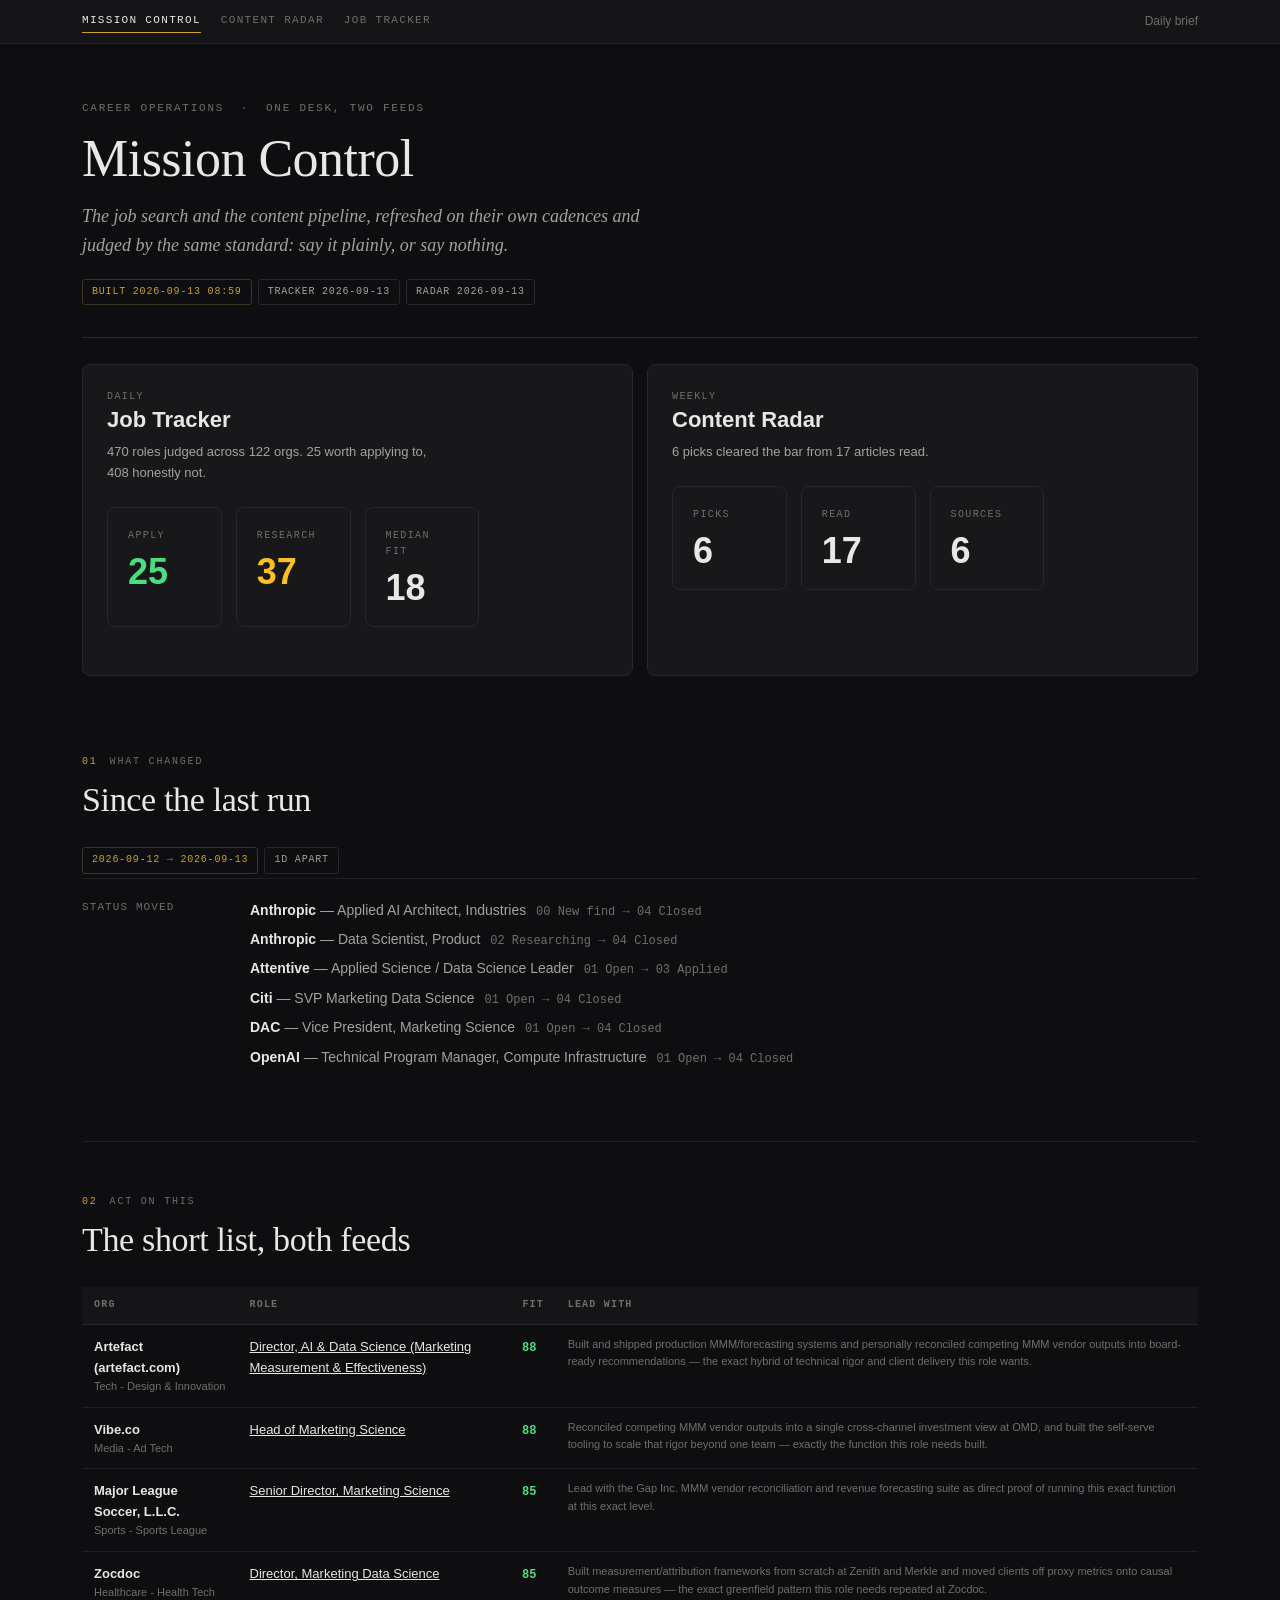
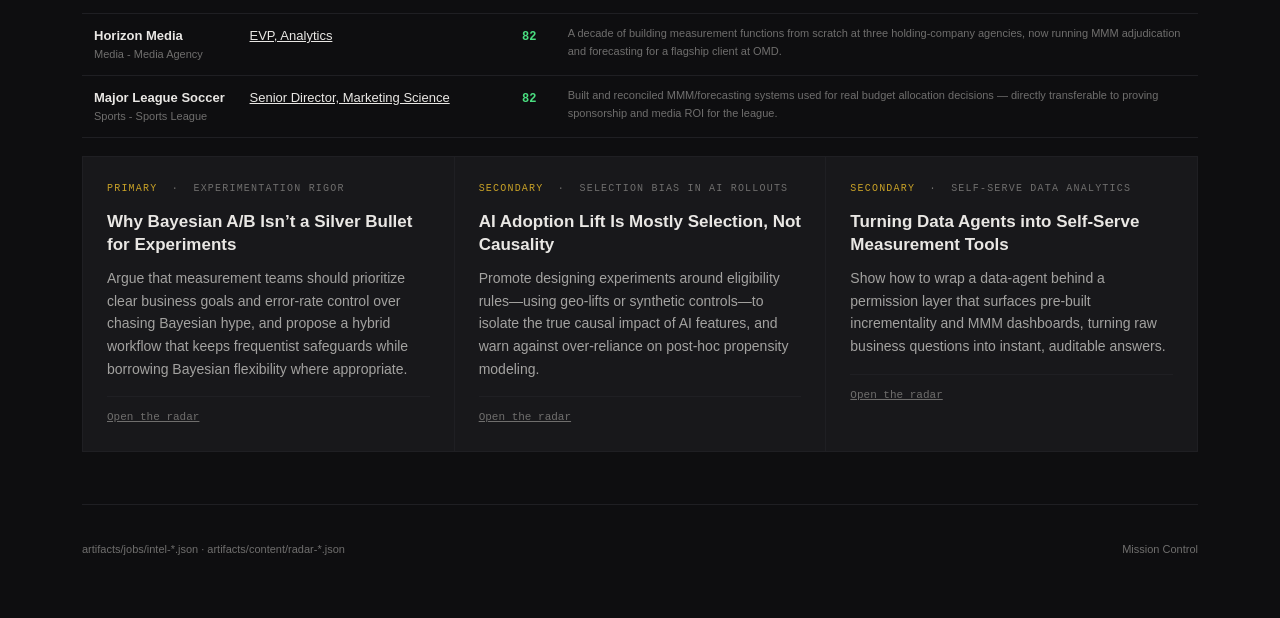
==== commit b606500c: "chore(artifacts): rebuild after content-radar 6-pick change Radar re-run this session picked up 6 st" ====
--- a/artifacts/html/index.html
+++ b/artifacts/html/index.html
@@ -32,8 +32,8 @@
     <p class="standfirst">The job search and the content pipeline, refreshed on their own cadences
     and judged by the same standard: say it plainly, or say nothing.</p>
     <div class="chips" style="margin-top:18px">
-      <span class="chip on">Built 2026-09-13 08:47</span>
-<span class="chip">Tracker 2026-09-13</span><span class="chip">Radar 2026-09-11</span>    </div>
+      <span class="chip on">Built 2026-09-13 08:59</span>
+<span class="chip">Tracker 2026-09-13</span><span class="chip">Radar 2026-09-13</span>    </div>
   </header>
 
   <div class="homegrid">
@@ -52,11 +52,11 @@
     <a class="homecard" href="content-radar.html">
       <div class="k">Weekly</div>
       <h3>Content Radar</h3>
-      <p>3 picks cleared the bar from
-      18 articles read.</p>
+      <p>6 picks cleared the bar from
+      17 articles read.</p>
       <div class="kpis">
-        <div class="kpi"><div class="k">Picks</div><div class="v">3</div></div>
-        <div class="kpi"><div class="k">Read</div><div class="v">18</div></div>
+        <div class="kpi"><div class="k">Picks</div><div class="v">6</div></div>
+        <div class="kpi"><div class="k">Read</div><div class="v">17</div></div>
         <div class="kpi"><div class="k">Sources</div><div class="v">6</div></div>
       </div>
     </a>
@@ -140,21 +140,21 @@
 
     <div class="grid" style="margin-top:18px">
       <article class="card">
-        <div class="tag"><b>primary</b> &nbsp;·&nbsp; Measurement Craft</div>
-        <h3>Bayesian A/B Testing Isn't a Free Lunch</h3>
-        <p>The real failure isn't Bayesian vs. frequentist, it's skipping the step of defining what the experimentation program needs to guarantee (false-positive control, estimation precision, or a cost function) before picking a statistical configuration, which is the same due-diligence gap he's seen when marketing teams shop for a new testing platform.</p>
+        <div class="tag"><b>primary</b> &nbsp;·&nbsp; Experimentation Rigor</div>
+        <h3>Why Bayesian A/B Isn’t a Silver Bullet for Experiments</h3>
+        <p>Argue that measurement teams should prioritize clear business goals and error‑rate control over chasing Bayesian hype, and propose a hybrid workflow that keeps frequentist safeguards while borrowing Bayesian flexibility where appropriate.</p>
         <div class="srcline"><a href="content-radar.html">Open the radar</a></div>
       </article>
       <article class="card">
-        <div class="tag"><b>secondary</b> &nbsp;·&nbsp; Causal Generalizability</div>
-        <h3>When Should a Marketing Mix Model Distrust Itself?</h3>
-        <p>Vendors defend an MMM by pointing to backtested accuracy, but the harder and more useful question is when the model's underlying assumptions about channel relationships stopped matching the current media environment, not whether last quarter's forecast happened to land.</p>
+        <div class="tag"><b>secondary</b> &nbsp;·&nbsp; Selection Bias in AI Rollouts</div>
+        <h3>AI Adoption Lift Is Mostly Selection, Not Causality</h3>
+        <p>Promote designing experiments around eligibility rules—using geo‑lifts or synthetic controls—to isolate the true causal impact of AI features, and warn against over‑reliance on post‑hoc propensity modeling.</p>
         <div class="srcline"><a href="content-radar.html">Open the radar</a></div>
       </article>
       <article class="card">
-        <div class="tag"><b>supporting</b> &nbsp;·&nbsp; Self-Serve Analytics</div>
-        <h3>A Chat Box Doesn't Replace Your Metrics Layer</h3>
-        <p>Shipping a self-serve tool doesn't remove the need for a rigorous metric definition layer, it just moves the fight over 'whose number is right' earlier and makes its absence more visible, which is exactly what determined whether his own forecasting app actually cut routine requests or just relocated them.</p>
+        <div class="tag"><b>secondary</b> &nbsp;·&nbsp; Self‑Serve Data Analytics</div>
+        <h3>Turning Data Agents into Self‑Serve Measurement Tools</h3>
+        <p>Show how to wrap a data‑agent behind a permission layer that surfaces pre‑built incrementality and MMM dashboards, turning raw business questions into instant, auditable answers.</p>
         <div class="srcline"><a href="content-radar.html">Open the radar</a></div>
       </article>
     </div>
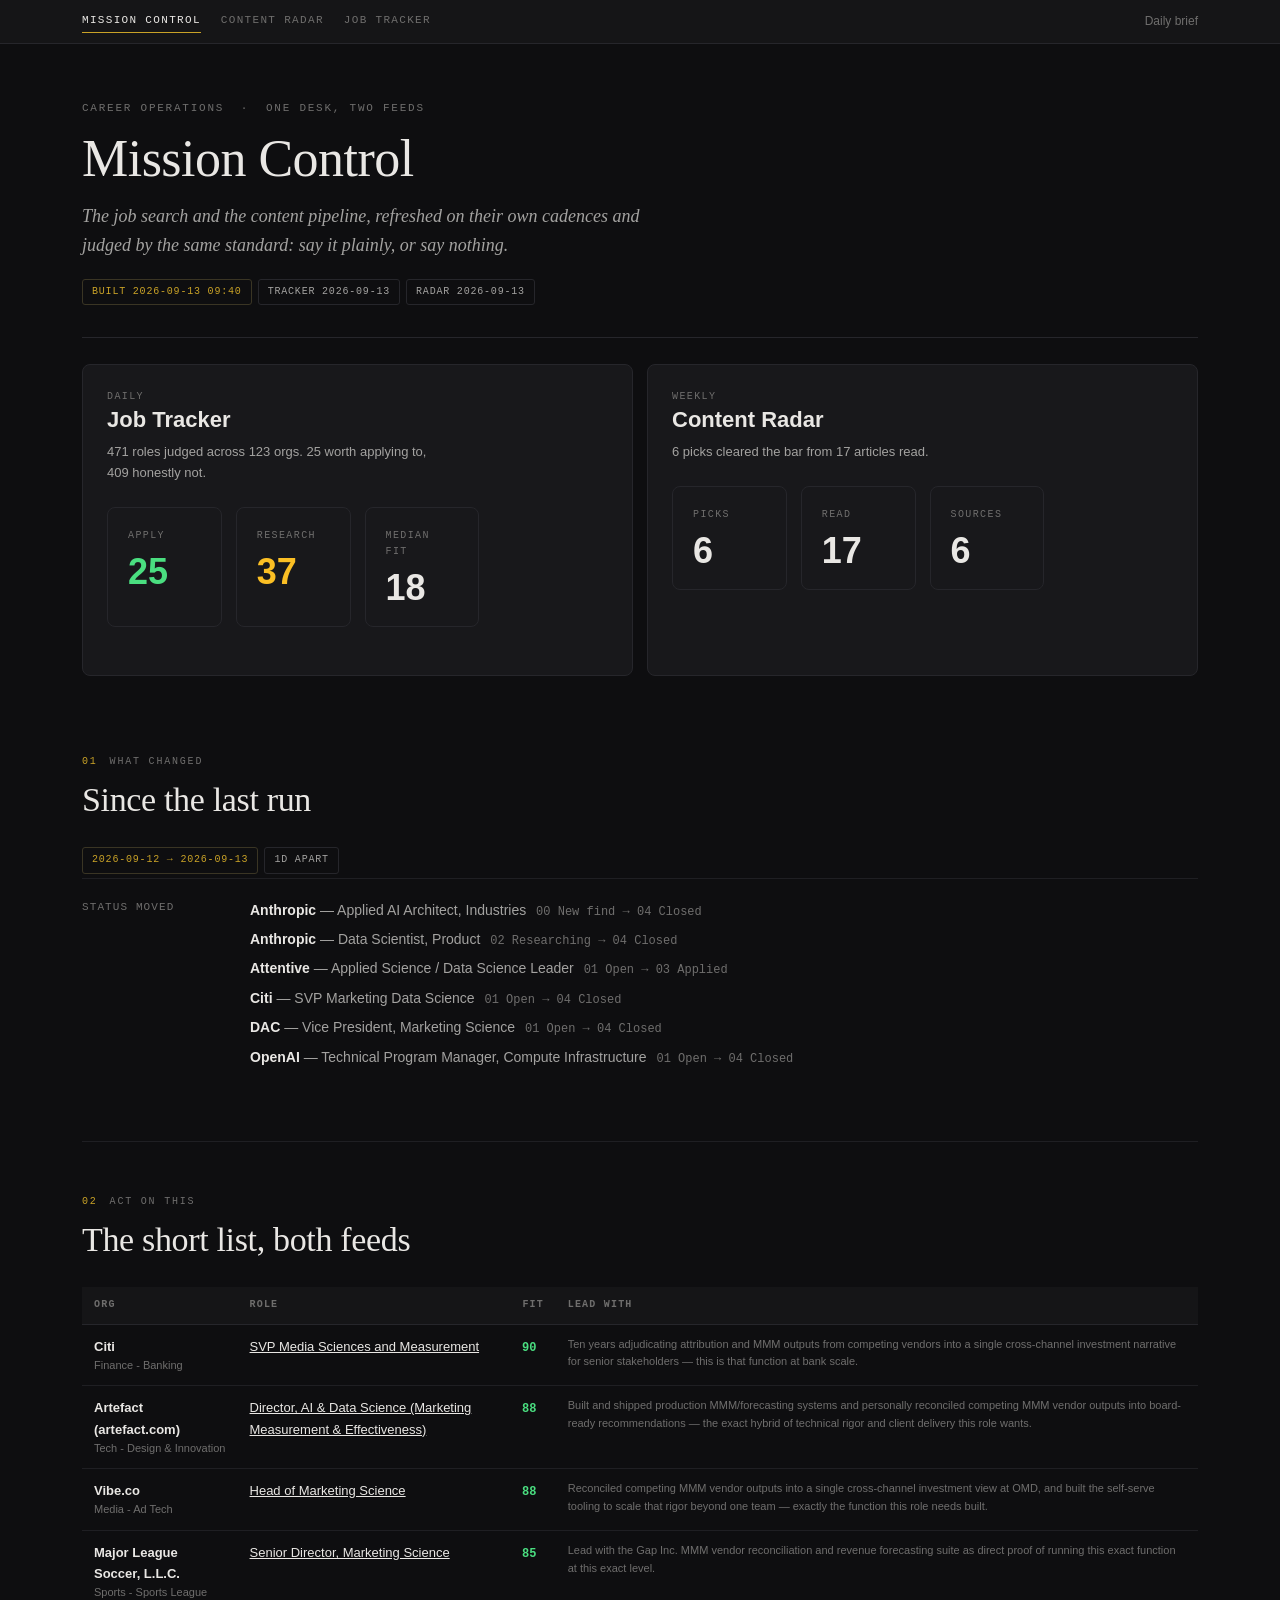
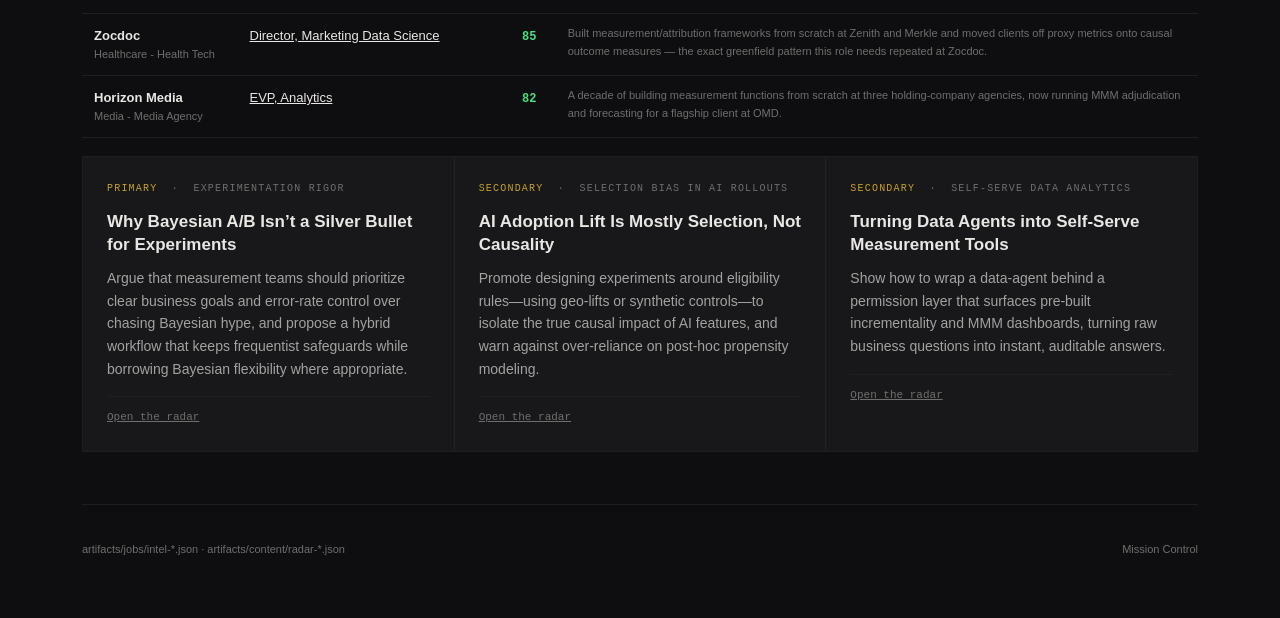
==== commit 643c6738: "chore(artifacts): complete the Vouri record (category, sector) and daily verdicts Completeness scan " ====
--- a/artifacts/html/index.html
+++ b/artifacts/html/index.html
@@ -32,7 +32,7 @@
     <p class="standfirst">The job search and the content pipeline, refreshed on their own cadences
     and judged by the same standard: say it plainly, or say nothing.</p>
     <div class="chips" style="margin-top:18px">
-      <span class="chip on">Built 2026-09-13 08:59</span>
+      <span class="chip on">Built 2026-09-13 09:40</span>
 <span class="chip">Tracker 2026-09-13</span><span class="chip">Radar 2026-09-13</span>    </div>
   </header>
 
@@ -40,8 +40,8 @@
     <a class="homecard" href="job-tracker.html">
       <div class="k">Daily</div>
       <h3>Job Tracker</h3>
-      <p>470 roles judged across 122 orgs.
-      25 worth applying to, 408 honestly not.</p>
+      <p>471 roles judged across 123 orgs.
+      25 worth applying to, 409 honestly not.</p>
       <div class="kpis">
         <div class="kpi"><div class="k">Apply</div><div class="v" style="color:var(--ok)">25</div></div>
         <div class="kpi"><div class="k">Research</div><div class="v" style="color:var(--warn)">37</div></div>
@@ -100,6 +100,12 @@
       <thead><tr><th>Org</th><th>Role</th><th>Fit</th><th>Lead with</th></tr></thead>
       <tbody>
         <tr>
+          <td><div class="org">Citi</div><div class="sector">Finance - Banking</div></td>
+          <td><a href="https://citi.wd5.myworkdayjobs.com/en-US/2/job/SVP-Media-Sciences-and-Measurement_26975368-1" target="new" rel="noopener">SVP Media Sciences and Measurement</a></td>
+          <td><span class="fit hi">90</span></td>
+          <td class="sector">Ten years adjudicating attribution and MMM outputs from competing vendors into a single cross-channel investment narrative for senior stakeholders — this is that function at bank scale.</td>
+        </tr>
+        <tr>
           <td><div class="org">Artefact (artefact.com)</div><div class="sector">Tech - Design & Innovation</div></td>
           <td><a href="https://builtin.com/job/director-ai-data-science-marketing-measurement-effectiveness/10741128" target="new" rel="noopener">Director, AI & Data Science (Marketing Measurement & Effectiveness)</a></td>
           <td><span class="fit hi">88</span></td>
@@ -128,12 +134,6 @@
           <td><a href="https://www.linkedin.com/jobs/view/4446266293/" target="new" rel="noopener">EVP, Analytics</a></td>
           <td><span class="fit hi">82</span></td>
           <td class="sector">A decade of building measurement functions from scratch at three holding-company agencies, now running MMM adjudication and forecasting for a flagship client at OMD.</td>
-        </tr>
-        <tr>
-          <td><div class="org">Major League Soccer</div><div class="sector">Sports - Sports League</div></td>
-          <td><a href="https://www.linkedin.com/jobs/view/4460062500/" target="new" rel="noopener">Senior Director, Marketing Science</a></td>
-          <td><span class="fit hi">82</span></td>
-          <td class="sector">Built and reconciled MMM/forecasting systems used for real budget allocation decisions — directly transferable to proving sponsorship and media ROI for the league.</td>
         </tr>
       </tbody>
     </table>
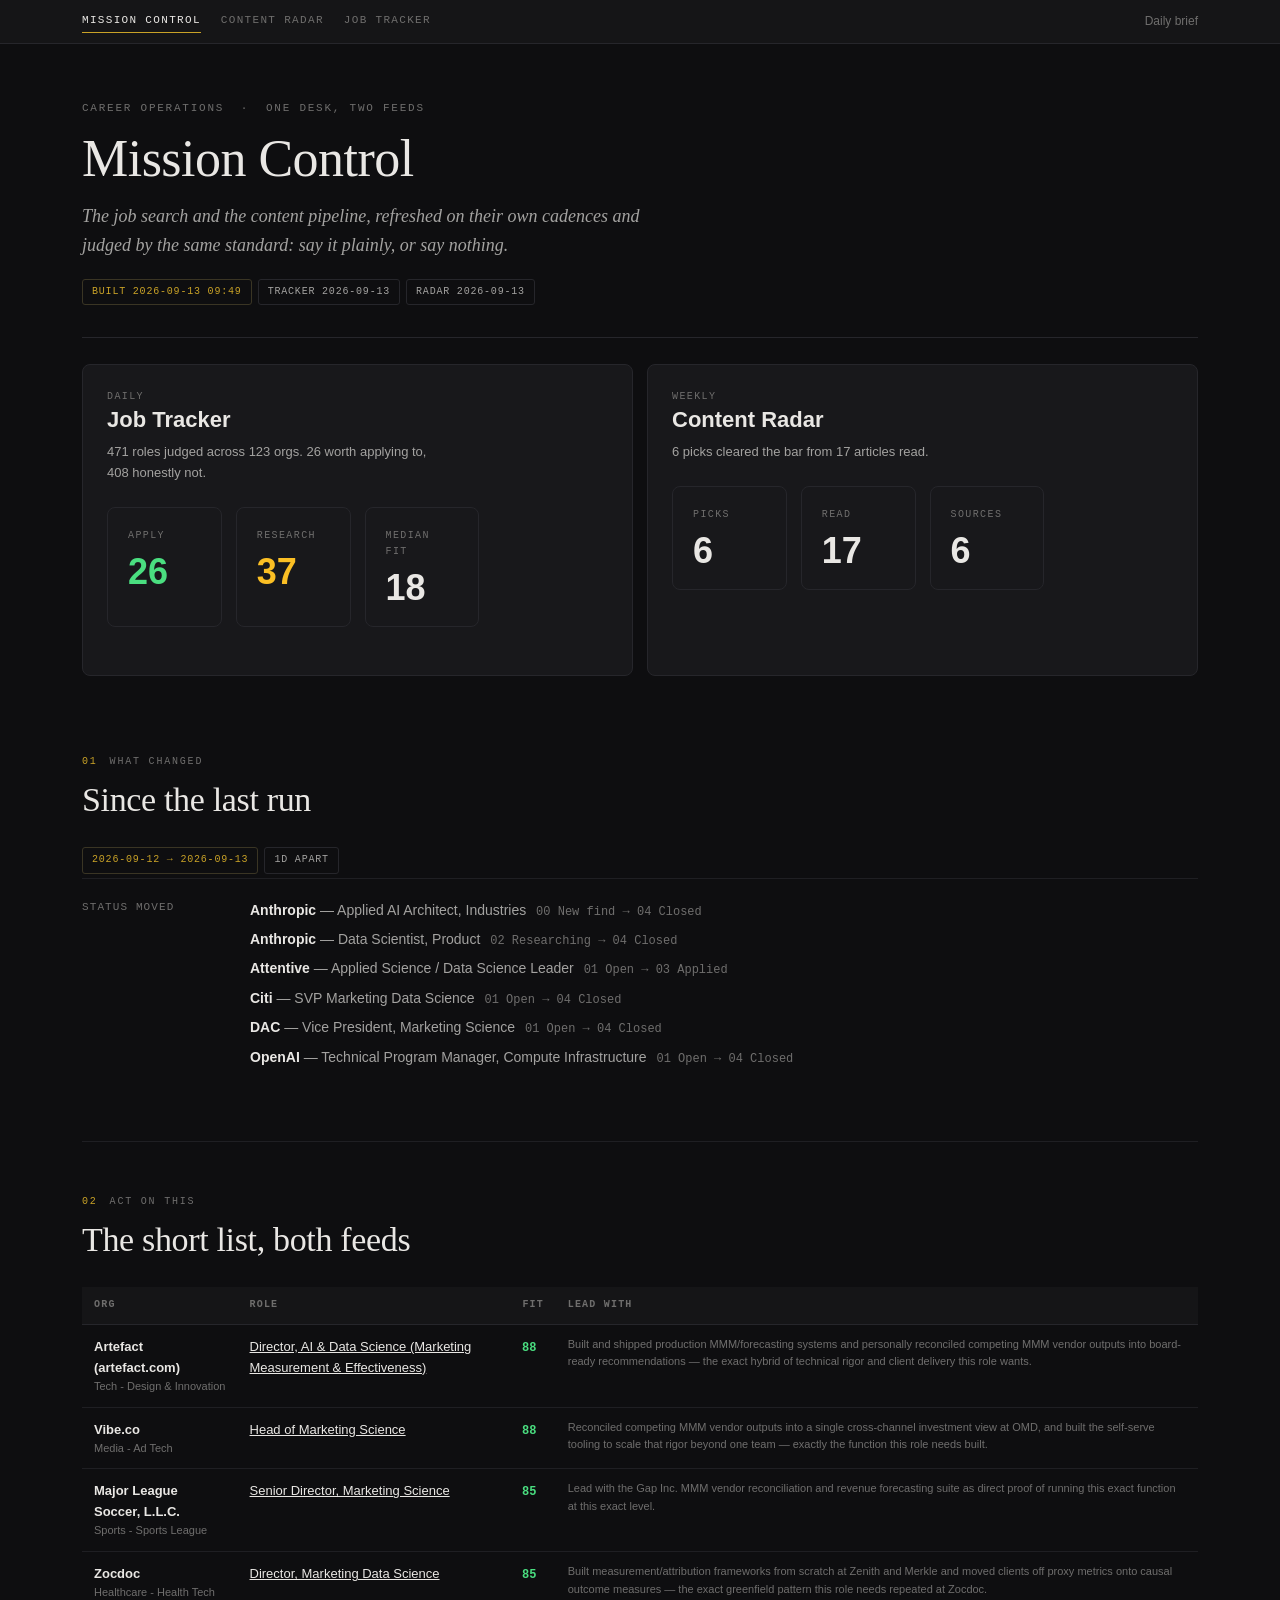
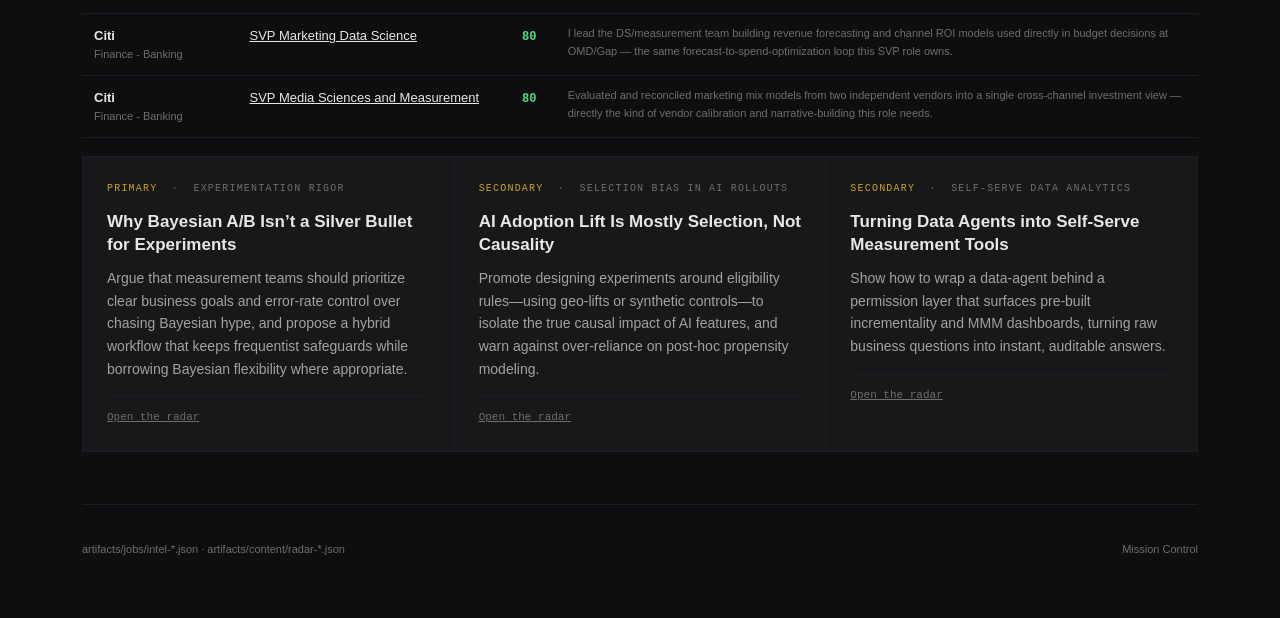
==== commit ab043163: "chore(artifacts): rebuild after fit-fingerprint fix (one-time 58-role re-judge) Migration to the new" ====
--- a/artifacts/html/index.html
+++ b/artifacts/html/index.html
@@ -32,7 +32,7 @@
     <p class="standfirst">The job search and the content pipeline, refreshed on their own cadences
     and judged by the same standard: say it plainly, or say nothing.</p>
     <div class="chips" style="margin-top:18px">
-      <span class="chip on">Built 2026-09-13 09:40</span>
+      <span class="chip on">Built 2026-09-13 09:49</span>
 <span class="chip">Tracker 2026-09-13</span><span class="chip">Radar 2026-09-13</span>    </div>
   </header>
 
@@ -41,9 +41,9 @@
       <div class="k">Daily</div>
       <h3>Job Tracker</h3>
       <p>471 roles judged across 123 orgs.
-      25 worth applying to, 409 honestly not.</p>
+      26 worth applying to, 408 honestly not.</p>
       <div class="kpis">
-        <div class="kpi"><div class="k">Apply</div><div class="v" style="color:var(--ok)">25</div></div>
+        <div class="kpi"><div class="k">Apply</div><div class="v" style="color:var(--ok)">26</div></div>
         <div class="kpi"><div class="k">Research</div><div class="v" style="color:var(--warn)">37</div></div>
         <div class="kpi"><div class="k">Median fit</div><div class="v">18</div></div>
       </div>
@@ -100,12 +100,6 @@
       <thead><tr><th>Org</th><th>Role</th><th>Fit</th><th>Lead with</th></tr></thead>
       <tbody>
         <tr>
-          <td><div class="org">Citi</div><div class="sector">Finance - Banking</div></td>
-          <td><a href="https://citi.wd5.myworkdayjobs.com/en-US/2/job/SVP-Media-Sciences-and-Measurement_26975368-1" target="new" rel="noopener">SVP Media Sciences and Measurement</a></td>
-          <td><span class="fit hi">90</span></td>
-          <td class="sector">Ten years adjudicating attribution and MMM outputs from competing vendors into a single cross-channel investment narrative for senior stakeholders — this is that function at bank scale.</td>
-        </tr>
-        <tr>
           <td><div class="org">Artefact (artefact.com)</div><div class="sector">Tech - Design & Innovation</div></td>
           <td><a href="https://builtin.com/job/director-ai-data-science-marketing-measurement-effectiveness/10741128" target="new" rel="noopener">Director, AI & Data Science (Marketing Measurement & Effectiveness)</a></td>
           <td><span class="fit hi">88</span></td>
@@ -130,10 +124,16 @@
           <td class="sector">Built measurement/attribution frameworks from scratch at Zenith and Merkle and moved clients off proxy metrics onto causal outcome measures — the exact greenfield pattern this role needs repeated at Zocdoc.</td>
         </tr>
         <tr>
-          <td><div class="org">Horizon Media</div><div class="sector">Media - Media Agency</div></td>
-          <td><a href="https://www.linkedin.com/jobs/view/4446266293/" target="new" rel="noopener">EVP, Analytics</a></td>
-          <td><span class="fit hi">82</span></td>
-          <td class="sector">A decade of building measurement functions from scratch at three holding-company agencies, now running MMM adjudication and forecasting for a flagship client at OMD.</td>
+          <td><div class="org">Citi</div><div class="sector">Finance - Banking</div></td>
+          <td><a href="https://builtin.com/job/svp-marketing-data-science/9975825" target="new" rel="noopener">SVP Marketing Data Science</a></td>
+          <td><span class="fit hi">80</span></td>
+          <td class="sector">I lead the DS/measurement team building revenue forecasting and channel ROI models used directly in budget decisions at OMD/Gap — the same forecast-to-spend-optimization loop this SVP role owns.</td>
+        </tr>
+        <tr>
+          <td><div class="org">Citi</div><div class="sector">Finance - Banking</div></td>
+          <td><a href="https://citi.wd5.myworkdayjobs.com/en-US/2/job/SVP-Media-Sciences-and-Measurement_26975368-1" target="new" rel="noopener">SVP Media Sciences and Measurement</a></td>
+          <td><span class="fit hi">80</span></td>
+          <td class="sector">Evaluated and reconciled marketing mix models from two independent vendors into a single cross-channel investment view — directly the kind of vendor calibration and narrative-building this role needs.</td>
         </tr>
       </tbody>
     </table>
